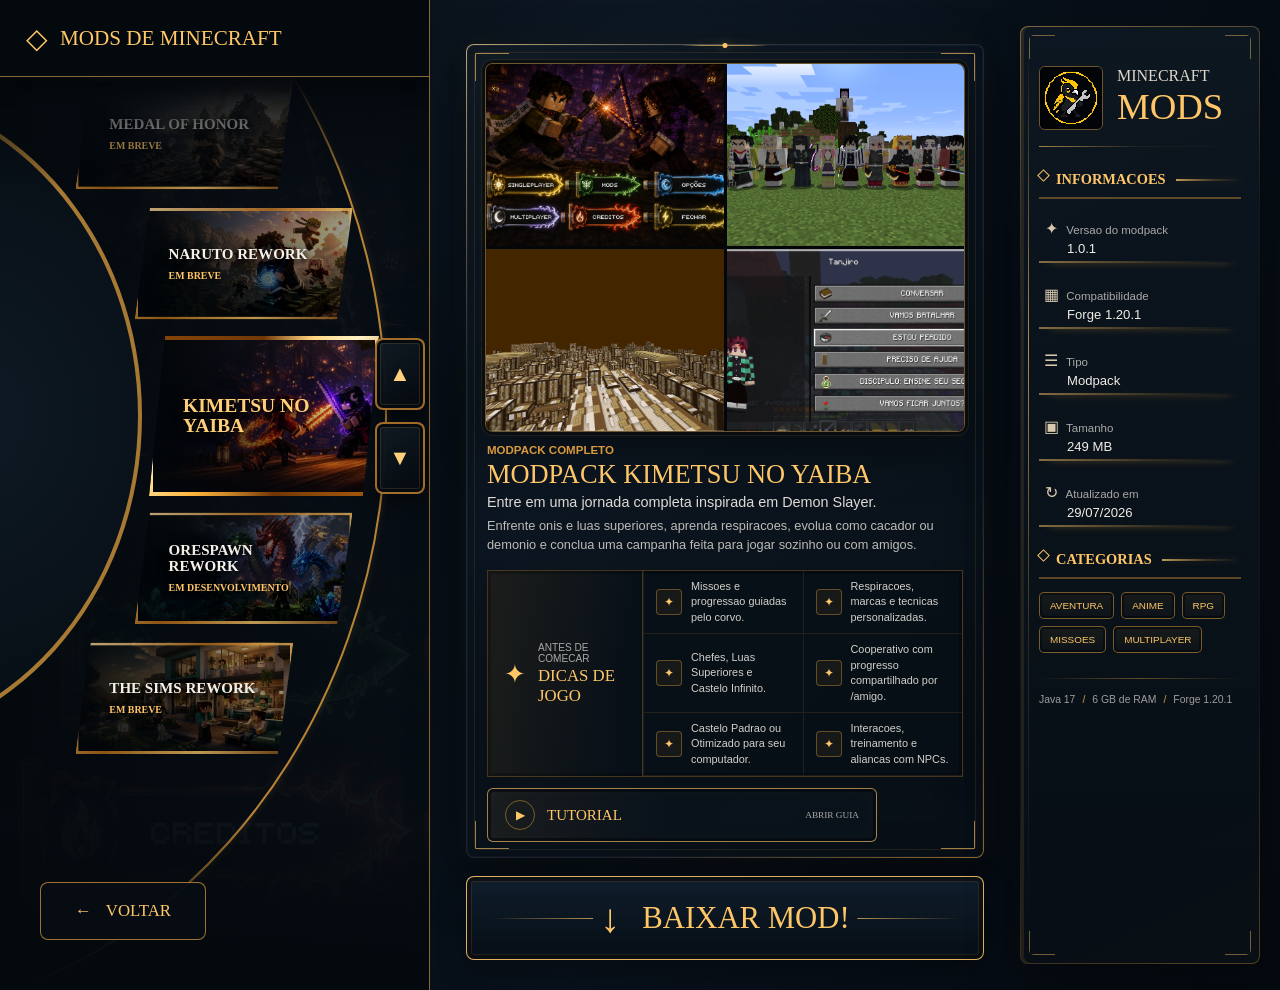
==== modpacks-java.html @ 278c9034 "Isola cards entre dois arcos" ====
<!doctype html>
<html lang="pt-BR">
  <head>
    <meta charset="UTF-8" />
    <meta name="viewport" content="width=device-width, initial-scale=1.0" />
    <meta
      name="description"
      content="Catalogo de modpacks Minecraft Java selecionados por Xexeu Dev."
    />
    <meta name="theme-color" content="#060b11" />
    <meta
      http-equiv="Content-Security-Policy"
      content="default-src 'self'; base-uri 'self'; object-src 'none'; frame-src 'none'; img-src 'self' data:; script-src 'self'; style-src 'self'; connect-src 'self'; upgrade-insecure-requests"
    />
    <title>Modpacks Java | Xexeu Dev</title>
    <link rel="icon" href="./assets/portal/brand-bird-v4-minimal.webp" />
    <link
      rel="preload"
      href="./assets/modpacks/kimetsu/kimetsu-cover.png"
      as="image"
    />
    <link
      rel="preload"
      href="./assets/modpacks/catalog/kimetsu-no-yaiba-card-v2.webp"
      as="image"
    />
    <link rel="stylesheet" href="./modpacks-java.css?v=17" />
  </head>
  <body>
    <main class="catalog">
      <aside class="wheel-panel" aria-label="Seletor de modpacks">
        <div class="wheel-rings" aria-hidden="true"></div>

        <header class="wheel-heading">
          <span class="wheel-heading__icon" aria-hidden="true">&#9671;</span>
          <h1>Mods de Minecraft</h1>
        </header>

        <div
          class="mod-wheel"
          data-mod-wheel
          role="listbox"
          aria-label="Modpacks disponiveis"
        ></div>

        <div class="wheel-controls">
          <button type="button" data-wheel-prev aria-label="Modpack anterior">
            <span aria-hidden="true">&#9650;</span>
          </button>
          <button type="button" data-wheel-next aria-label="Proximo modpack">
            <span aria-hidden="true">&#9660;</span>
          </button>
        </div>

        <a class="back-button" href="./" data-navigate>
          <span aria-hidden="true">&#8592;</span>
          <span>Voltar</span>
        </a>
      </aside>

      <section class="showcase" data-showcase aria-live="polite">
        <div class="pack-details" data-pack-details>
          <div class="pack-card">
          <div class="gallery-grid" data-gallery-grid>
            <button type="button" class="gallery-tile" data-gallery-index="0">
              <img
                src="./assets/modpacks/kimetsu/kimetsu-cover.png"
                alt="Tela inicial personalizada do modpack Kimetsu"
                data-gallery-image="0"
              />
            </button>
            <button type="button" class="gallery-tile" data-gallery-index="1">
              <img
                src="./assets/modpacks/kimetsu/kimetsu-gallery-hashiras.png"
                alt="Hashiras reunidos no mundo de Kimetsu"
                data-gallery-image="1"
              />
            </button>
            <button type="button" class="gallery-tile" data-gallery-index="2">
              <img
                src="./assets/modpacks/kimetsu/kimetsu-gallery-castle.png"
                alt="Visao ampla do Castelo Infinito"
                data-gallery-image="2"
              />
            </button>
            <button type="button" class="gallery-tile" data-gallery-index="3">
              <img
                src="./assets/modpacks/kimetsu/kimetsu-gallery-interaction.png"
                alt="Menu de interacao com Tanjiro"
                data-gallery-image="3"
              />
            </button>
          </div>

          <article class="pack-copy">
            <p class="pack-status" data-pack-status>Modpack completo</p>
            <h2 data-pack-title>Modpack Kimetsu no Yaiba</h2>
            <p class="pack-lead" data-pack-lead>
              Entre em uma jornada completa inspirada em Demon Slayer.
            </p>
            <p class="pack-description" data-pack-description>
              Enfrente onis e luas superiores, aprenda respiracoes, evolua como
              cacador ou demonio e conclua uma campanha feita para jogar sozinho
              ou com amigos.
            </p>

            <section class="pack-tips" aria-labelledby="tips-title">
              <header>
                <span aria-hidden="true">&#10022;</span>
                <div>
                  <small>Antes de comecar</small>
                  <h3 id="tips-title">Dicas de jogo</h3>
                </div>
              </header>
              <ul data-tip-list>
                <li>Use o corvo para localizar o objetivo da proxima missao.</li>
                <li>Adicione seus companheiros com <code>/amigo [nick]</code>.</li>
                <li>Escolha o Castelo Otimizado em computadores mais fracos.</li>
              </ul>
            </section>

            <button
              class="tutorial-button"
              type="button"
              data-tutorial-button
              aria-haspopup="dialog"
              aria-controls="tutorial-dialog"
            >
              <span aria-hidden="true">&#9654;</span>
              <strong>Tutorial</strong>
              <small>Abrir guia</small>
            </button>
          </article>
          </div>

          <a
            class="download-button"
            data-download-button
            href="https://github.com/Xexeu-dev/xexeu-dev/releases/download/kimetsu-java-v1.0.1/Kimetsu-no-Yaiba-Modpack-Xexeu-1.0.1.zip"
            rel="noopener"
          >
            <span aria-hidden="true">&#8595;</span>
            <strong data-download-label>Baixar mod!</strong>
          </a>
        </div>

        <div class="coming-soon" data-coming-soon hidden>
          <strong>Em breve</strong>
        </div>
      </section>

      <aside class="info-panel" aria-label="Informacoes do modpack selecionado">
        <header class="info-brand">
          <img
            src="./assets/portal/brand-bird-v4-minimal.webp"
            width="64"
            height="64"
            alt=""
          />
          <span>
            <small>Minecraft</small>
            <strong>Mods</strong>
          </span>
        </header>

        <section>
          <h2>Informacoes</h2>
          <dl class="info-list">
            <div>
              <dt><span aria-hidden="true">&#10022;</span> Versao do modpack</dt>
              <dd data-info-version>1.0.1</dd>
            </div>
            <div>
              <dt><span aria-hidden="true">&#9638;</span> Compatibilidade</dt>
              <dd data-info-compatibility>Forge 1.20.1</dd>
            </div>
            <div>
              <dt><span aria-hidden="true">&#9776;</span> Tipo</dt>
              <dd data-info-type>Modpack</dd>
            </div>
            <div>
              <dt><span aria-hidden="true">&#9635;</span> Tamanho</dt>
              <dd data-info-size>249 MB</dd>
            </div>
            <div>
              <dt><span aria-hidden="true">&#8635;</span> Atualizado em</dt>
              <dd data-info-updated>29/07/2026</dd>
            </div>
          </dl>
        </section>

        <section>
          <h2>Categorias</h2>
          <div class="tag-list" data-tag-list>
            <span>Aventura</span>
            <span>Anime</span>
            <span>RPG</span>
            <span>Missoes</span>
            <span>Multiplayer</span>
          </div>
        </section>

        <div class="requirements">
          <span>Java 17</span>
          <span>6 GB de RAM</span>
          <span>Forge 1.20.1</span>
        </div>
      </aside>
    </main>

    <dialog
      class="tutorial-dialog"
      id="tutorial-dialog"
      data-tutorial-dialog
      aria-labelledby="tutorial-title"
    >
      <div class="tutorial-dialog__frame">
        <header class="tutorial-dialog__header">
          <div>
            <small>Kimetsu no Yaiba</small>
            <h2 id="tutorial-title">Tutorial da jornada</h2>
          </div>
          <button
            type="button"
            data-tutorial-close
            aria-label="Fechar tutorial"
          >
            &#10005;
          </button>
        </header>

        <div class="tutorial-dialog__body" data-tutorial-scroll>
          <section class="tutorial-opening" aria-labelledby="tutorial-missions">
            <p>Comece por aqui</p>
            <h3 id="tutorial-missions">
              Aperte <kbd>L</kbd> e v&aacute; at&eacute; a bola de neve
            </h3>
            <span>Suas miss&otilde;es estar&atilde;o nessa aba.</span>
          </section>

          <div class="tutorial-journey">
            <section aria-labelledby="tutorial-start">
              <span>Primeiros passos</span>
              <h3 id="tutorial-start">Como iniciar a jornada?</h3>
              <p>
                Mate o primeiro dem&ocirc;nio para receber as espadas. Segure uma
                espada na m&atilde;o e sua respira&ccedil;&atilde;o surgir&aacute;.
              </p>
            </section>
            <section aria-labelledby="tutorial-trash">
              <span>Miss&atilde;o importante</span>
              <h3 id="tutorial-trash">Tirando o lixo</h3>
              <p>
                Ao matar o terceiro dem&ocirc;nio, surgir&aacute; um po&ccedil;o.
                <strong>Entre nele!</strong> No fundo existe um barril com um
                mineral raro que pode ser trocado por espadas de Hashiras com o
                ferreiro Haganezuka.
              </p>
            </section>
          </div>

          <section class="tutorial-section" aria-labelledby="controls-title">
            <header>
              <span>01</span>
              <div>
                <small>Teclas e combate</small>
                <h3 id="controls-title">Controles</h3>
              </div>
            </header>
            <dl class="tutorial-controls">
              <div><dt><kbd>R</kbd></dt><dd>Mudar a forma da respira&ccedil;&atilde;o</dd></div>
              <div><dt><kbd>M</kbd></dt><dd>Ativar a Marca do Ca&ccedil;ador</dd></div>
              <div><dt><kbd>L</kbd></dt><dd>Mostrar as miss&otilde;es</dd></div>
              <div><dt><kbd>Bot&atilde;o direito</kbd></dt><dd>Usar a forma equipada</dd></div>
              <div><dt><kbd>Bot&atilde;o esquerdo</kbd></dt><dd>Atacar com a espada</dd></div>
              <div><dt><kbd>W A S D</kbd></dt><dd>Movimentar o personagem</dd></div>
              <div><dt><kbd>F</kbd></dt><dd>Equipar a espada na m&atilde;o secund&aacute;ria</dd></div>
              <div><dt><kbd>Z</kbd></dt><dd>Usar o especial, quando liberado</dd></div>
              <div><dt><kbd>Shift + Bot&atilde;o direito</kbd></dt><dd>Interagir com Ca&ccedil;adores e Hashiras</dd></div>
              <div><dt><kbd>Espa&ccedil;o + S</kbd></dt><dd>Executar um dash para tr&aacute;s</dd></div>
            </dl>
          </section>

          <section class="tutorial-section" aria-labelledby="interactions-title">
            <header>
              <span>02</span>
              <div>
                <small>Ca&ccedil;adores e Hashiras</small>
                <h3 id="interactions-title">Intera&ccedil;&otilde;es</h3>
              </div>
            </header>
            <dl class="tutorial-interactions">
              <div>
                <dt>Conversar</dt>
                <dd>O NPC compartilha dicas ou poesias.</dd>
              </div>
              <div>
                <dt>Vamos batalhar</dt>
                <dd>
                  D&ecirc; um golpe para iniciar o PVP. O Ca&ccedil;ador n&atilde;o
                  mata voc&ecirc;, mas a batalha termina se sua vida chegar a dois
                  cora&ccedil;&otilde;es ou menos.
                </dd>
              </div>
              <div>
                <dt>Estou perdido</dt>
                <dd>Receba a localiza&ccedil;&atilde;o da pr&oacute;xima miss&atilde;o.</dd>
              </div>
              <div>
                <dt>Preciso de ajuda</dt>
                <dd>
                  O NPC passa a seguir voc&ecirc; e ataca tudo que voc&ecirc;
                  atacar.
                </dd>
              </div>
              <div>
                <dt>Disc&iacute;pulo</dt>
                <dd>Aprenda uma t&eacute;cnica especial com o NPC.</dd>
              </div>
              <div>
                <dt>Vamos ficar juntos</dt>
                <dd>Inicie um namoro com o NPC e desbloqueie o casamento depois.</dd>
              </div>
            </dl>
          </section>

          <section class="tutorial-section" aria-labelledby="extra-tips-title">
            <header>
              <span>03</span>
              <div>
                <small>Conhecimento de Ca&ccedil;ador</small>
                <h3 id="extra-tips-title">Dicas extras</h3>
              </div>
            </header>
            <ol class="tutorial-extra-tips" data-tutorial-extra-tips>
              <li>Use as respira&ccedil;&otilde;es para se movimentar e avan&ccedil;ar mais r&aacute;pido.</li>
              <li>A Mans&atilde;o Ubuiashike oferece comida e o livro com todas as habilidades ensinadas pelos Hashiras.</li>
              <li>Todo Hashira e Ca&ccedil;ador concede um b&ocirc;nus quando voc&ecirc; se sai bem no PVP.</li>
              <li>Dem&ocirc;nios queimam sob a luz do sol.</li>
              <li>Use <code>/amigo [nick]</code> para compartilhar o progresso das miss&otilde;es.</li>
              <li>Matar dem&ocirc;nios ajuda a subir de rank. Veja seu rank apertando <kbd>L</kbd> e abrindo o livro encantado.</li>
              <li>Como Oni, voc&ecirc; pode comer Ca&ccedil;adores e alde&otilde;es.</li>
              <li>A Mans&atilde;o Borboleta sempre possui bastante comida.</li>
              <li>Quanto mais r&aacute;pido voc&ecirc; clicar com o bot&atilde;o esquerdo em combate, menos dano receber&aacute; e mais dano causar&aacute;.</li>
              <li>O Mundo Transparente permite enxergar mobs atrav&eacute;s das paredes.</li>
              <li>Um dem&ocirc;nio n&atilde;o pode usar respira&ccedil;&otilde;es. Tentar fazer isso pode mat&aacute;-lo.</li>
              <li>Produzir as roupas do Hashira da sua respira&ccedil;&atilde;o permite desbloquear t&eacute;cnicas.</li>
              <li>Sempre leve uma cama antes de iniciar uma miss&atilde;o.</li>
              <li>Use o Castelo Padr&atilde;o apenas em computadores muito bons, pois ele &eacute; infinito e pesado.</li>
              <li>Guarde o Sangue do Muzan. Tamayo precisar&aacute; dele para ajudar voc&ecirc;.</li>
              <li>Use o bot&atilde;o direito no corvo para ir at&eacute; a pr&oacute;xima miss&atilde;o.</li>
              <li>Depois de certo n&iacute;vel, voc&ecirc; deixa de receber dano de queda.</li>
            </ol>
          </section>
        </div>
      </div>
    </dialog>

    <dialog class="image-dialog" data-image-dialog>
      <button type="button" data-dialog-close aria-label="Fechar imagem">&#10005;</button>
      <img data-dialog-image src="" alt="" />
    </dialog>

    <script src="./modpacks-java.js?v=15"></script>
  </body>
</html>
---- modpacks-java.css ----
:root {
  color-scheme: dark;
  --background: #050a10;
  --panel: #0a121b;
  --panel-light: #101a25;
  --gold: #d99a3c;
  --gold-bright: #ffc668;
  --gold-soft: rgba(217, 154, 60, 0.34);
  --gold-line: rgba(255, 198, 104, 0.62);
  --text: #f1eee8;
  --muted: #aaa9a7;
  --line: rgba(255, 255, 255, 0.13);
}

* {
  box-sizing: border-box;
}

html,
body {
  min-width: 320px;
  min-height: 100%;
}

body {
  margin: 0;
  overflow-x: hidden;
  color: var(--text);
  background:
    radial-gradient(circle at 50% 10%, rgba(31, 52, 72, 0.28), transparent 36%),
    linear-gradient(110deg, #060b11, #08101a 56%, #050a10);
  font-family: "Segoe UI", Arial, sans-serif;
  opacity: 1;
  transition: opacity 180ms ease;
}

body.is-leaving {
  opacity: 0;
}

button,
a {
  color: inherit;
  font: inherit;
}

button {
  border: 0;
}

.catalog {
  display: grid;
  width: 100%;
  min-height: 100vh;
  grid-template-columns: clamp(430px, 26vw, 475px) minmax(580px, 1fr) clamp(260px, 18vw, 320px);
  overflow: hidden;
}

.wheel-panel {
  position: relative;
  min-height: 900px;
  overflow: hidden;
  border-right: 1px solid rgba(217, 154, 60, 0.66);
  background:
    linear-gradient(90deg, rgba(4, 9, 14, 0.98), rgba(7, 14, 21, 0.96)),
    url("./assets/modpacks/kimetsu/kimetsu-cover.png") center / cover;
}

.wheel-rings {
  position: absolute;
  z-index: 4;
  top: 42%;
  right: 42px;
  left: auto;
  width: 1080px;
  height: 1080px;
  border: 2px solid rgba(217, 154, 60, 0.84);
  border-radius: 50%;
  transform: translateY(-50%) scaleY(1.12);
  box-shadow:
    0 0 0 7px rgba(5, 10, 16, 0.94),
    0 0 0 8px rgba(217, 154, 60, 0.58);
  pointer-events: none;
}

.wheel-rings::before,
.wheel-rings::after {
  position: absolute;
  border: 1px solid rgba(217, 154, 60, 0.36);
  border-radius: 50%;
  content: "";
}

.wheel-rings::before {
  inset: 12px;
}

.wheel-rings::after {
  inset: -12px;
}

.wheel-heading {
  position: relative;
  z-index: 5;
  display: flex;
  height: 78px;
  padding: 0 26px;
  gap: 12px;
  align-items: center;
  border-bottom: 1px solid transparent;
  background: #04090e;
  box-shadow:
    inset 0 -1px rgba(255, 198, 104, 0.52),
    0 7px 20px rgba(0, 0, 0, 0.42);
}

.wheel-heading__icon {
  color: var(--gold-bright);
  font-size: 1.75rem;
}

.wheel-heading h1 {
  margin: 0;
  color: var(--gold-bright);
  font: 500 clamp(1.25rem, 1.65vw, 1.75rem) Georgia, "Times New Roman", serif;
  text-transform: uppercase;
}

.mod-wheel {
  position: absolute;
  z-index: 3;
  top: 42%;
  right: 42px;
  left: auto;
  width: 1080px;
  height: 1080px;
  margin-top: -540px;
  border-radius: 50%;
  pointer-events: none;
}

.wheel-track {
  position: absolute;
  inset: 0;
  overflow: hidden;
  border-radius: 50%;
  transform: scaleY(1.12) rotate(var(--wheel-rotation, 0deg));
  transition: transform 620ms cubic-bezier(0.22, 0.8, 0.18, 1);
}

.wheel-track::after {
  position: absolute;
  z-index: 3;
  inset: 205px;
  border: 1px solid rgba(217, 154, 60, 0.55);
  border-radius: 50%;
  background:
    radial-gradient(circle at 70% 50%, rgba(15, 27, 38, 0.98), rgba(5, 11, 17, 0.99) 68%),
    #050b11;
  box-shadow:
    0 0 0 6px rgba(5, 10, 16, 0.94),
    0 0 0 7px rgba(217, 154, 60, 0.4),
    0 0 18px rgba(0, 0, 0, 0.68);
  content: "";
  pointer-events: none;
}

.wheel-card {
  position: absolute;
  z-index: 1;
  top: 50%;
  left: 50%;
  display: grid;
  width: 350px;
  height: 132px;
  margin: -66px 0 0 -175px;
  padding: 0;
  overflow: hidden;
  border: 0;
  border-radius: 7px;
  background: #0a121b;
  box-shadow:
    0 16px 32px rgba(0, 0, 0, 0.56),
    0 0 0 1px rgba(217, 154, 60, 0.34);
  cursor: pointer;
  pointer-events: auto;
  text-align: left;
  transform:
    rotate(var(--card-angle))
    translateX(450px)
    rotate(calc(var(--wheel-counter-rotation, 0deg) - var(--card-angle)));
  transform-origin: center;
  transition:
    top 420ms cubic-bezier(0.2, 0.8, 0.2, 1),
    width 420ms cubic-bezier(0.2, 0.8, 0.2, 1),
    height 420ms cubic-bezier(0.2, 0.8, 0.2, 1),
    margin 420ms cubic-bezier(0.2, 0.8, 0.2, 1),
    transform 620ms cubic-bezier(0.22, 0.8, 0.18, 1),
    opacity 260ms ease,
    box-shadow 220ms ease,
    filter 180ms ease;
}

.wheel-card::before {
  position: absolute;
  z-index: 3;
  inset: 5px;
  border: 1px solid rgba(243, 192, 103, 0.56);
  border-radius: 4px;
  background:
    linear-gradient(90deg, var(--gold-bright), var(--gold-bright)) left top / 28px 2px no-repeat,
    linear-gradient(90deg, var(--gold-bright), var(--gold-bright)) right top / 28px 2px no-repeat,
    linear-gradient(90deg, var(--gold-bright), var(--gold-bright)) left bottom / 28px 2px no-repeat,
    linear-gradient(90deg, var(--gold-bright), var(--gold-bright)) right bottom / 28px 2px no-repeat,
    linear-gradient(var(--gold-bright), var(--gold-bright)) left top / 2px 22px no-repeat,
    linear-gradient(var(--gold-bright), var(--gold-bright)) right top / 2px 22px no-repeat,
    linear-gradient(var(--gold-bright), var(--gold-bright)) left bottom / 2px 22px no-repeat,
    linear-gradient(var(--gold-bright), var(--gold-bright)) right bottom / 2px 22px no-repeat;
  box-shadow:
    inset 0 0 0 1px rgba(3, 7, 11, 0.72),
    inset 0 0 22px rgba(0, 0, 0, 0.36);
  content: "";
  opacity: 0.86;
  pointer-events: none;
  transition:
    border-color 180ms ease,
    box-shadow 220ms ease,
    opacity 180ms ease;
}

.wheel-card img,
.wheel-card::after {
  position: absolute;
  inset: 0;
  width: 100%;
  height: 100%;
}

.wheel-card img {
  object-fit: cover;
  filter: saturate(0.62) brightness(0.58) contrast(1.06);
  transform: scale(1.02);
  transition: filter 220ms ease, transform 360ms ease;
}

.wheel-card::after {
  z-index: 1;
  background:
    linear-gradient(90deg, rgba(3, 7, 11, 0.9), rgba(3, 7, 11, 0.22) 68%, rgba(3, 7, 11, 0.38)),
    linear-gradient(180deg, rgba(255, 198, 104, 0.1), transparent 35%, rgba(0, 0, 0, 0.24));
  content: "";
  pointer-events: none;
}

.wheel-card__copy {
  position: relative;
  z-index: 2;
  display: flex;
  position: relative;
  width: 205px;
  height: 100%;
  margin-left: 62px;
  padding: 15px 14px 15px 18px;
  justify-content: center;
  flex-direction: column;
}

.wheel-card__copy::before {
  position: absolute;
  top: 20%;
  bottom: 20%;
  left: 7px;
  width: 2px;
  background: linear-gradient(180deg, transparent, var(--gold-bright), transparent);
  box-shadow: 0 0 8px rgba(255, 198, 104, 0.52);
  content: "";
}

.wheel-card__copy strong,
.wheel-card__copy small {
  display: block;
  font-family: Georgia, "Times New Roman", serif;
  text-shadow: 0 2px 5px #000;
}

.wheel-card__copy strong {
  font-size: 1.1rem;
  line-height: 1.08;
  overflow-wrap: anywhere;
  text-transform: uppercase;
}

.wheel-card.has-long-title .wheel-card__copy strong {
  font-size: 0.9rem;
}

.wheel-card__copy small {
  margin-top: 4px;
  color: var(--gold-bright);
  font-size: 0.73rem;
  text-transform: uppercase;
}

.wheel-card.is-placeholder {
  border-color: rgba(217, 154, 60, 0.42);
  background:
    linear-gradient(110deg, rgba(28, 42, 54, 0.9), rgba(8, 15, 22, 0.98)),
    #0b131c;
}

.wheel-card.is-placeholder::before {
  position: absolute;
  inset: 8px;
  border: 1px solid rgba(217, 154, 60, 0.12);
  content: "";
}

.wheel-card.is-placeholder::after {
  background:
    linear-gradient(110deg, transparent 35%, rgba(217, 154, 60, 0.06), transparent 62%),
    repeating-linear-gradient(135deg, rgba(255, 255, 255, 0.018) 0 2px, transparent 2px 8px);
}

.wheel-card.is-active {
  width: 350px;
  height: 200px;
  margin: -100px 0 0 -175px;
  box-shadow:
    0 0 0 2px rgba(255, 198, 104, 0.82),
    0 0 0 7px rgba(217, 154, 60, 0.14),
    0 0 36px rgba(255, 174, 60, 0.56),
    0 22px 42px rgba(0, 0, 0, 0.7);
}

.wheel-card.is-active img {
  filter: saturate(1.05) brightness(0.9) contrast(1.04);
  transform: scale(1.08);
}

.wheel-card.is-active::before {
  border-color: rgba(255, 220, 152, 0.96);
  box-shadow:
    inset 0 0 0 1px rgba(65, 37, 8, 0.72),
    inset 0 0 28px rgba(255, 174, 60, 0.12),
    0 0 13px rgba(255, 198, 104, 0.6);
  opacity: 1;
  animation: wheel-frame-pulse 1.8s ease-in-out infinite;
}

.wheel-card.is-active .wheel-card__copy {
  justify-content: flex-end;
  padding: 22px 10px;
}

.wheel-card.is-active .wheel-card__copy strong {
  color: var(--gold-bright);
  font-size: 1.38rem;
  line-height: 1.04;
}

.wheel-card.is-active.has-long-title .wheel-card__copy strong {
  font-size: 1.06rem;
}

.wheel-card:not(.is-active):hover,
.wheel-card:not(.is-active):focus-visible {
  outline: 0;
  box-shadow:
    0 16px 32px rgba(0, 0, 0, 0.56),
    0 0 0 1px rgba(255, 198, 104, 0.76),
    0 0 18px rgba(217, 154, 60, 0.24);
}

.wheel-card:not(.is-active):hover::before,
.wheel-card:not(.is-active):focus-visible::before {
  border-color: rgba(255, 198, 104, 0.82);
  opacity: 1;
}

.wheel-card:not(.is-active):hover img {
  filter: saturate(0.9) brightness(0.74) contrast(1.04);
  transform: scale(1.065);
}

@keyframes wheel-frame-pulse {
  0%,
  100% {
    filter: brightness(1);
  }

  50% {
    filter: brightness(1.22);
  }
}

.wheel-card[data-hidden="true"] {
  opacity: 0;
  pointer-events: none;
}

.wheel-controls {
  position: absolute;
  z-index: 6;
  top: calc(42% + 102px);
  right: 8px;
  display: grid;
  gap: 9px;
}

.wheel-controls button {
  display: grid;
  width: 46px;
  height: 70px;
  place-items: center;
  border: 1px solid rgba(217, 154, 60, 0.72);
  border-radius: 8px;
  color: var(--gold-bright);
  background: rgba(5, 11, 17, 0.94);
  cursor: pointer;
  transition: background 160ms ease, border-color 160ms ease;
}

.wheel-controls button:hover,
.wheel-controls button:focus-visible {
  border-color: var(--gold-bright);
  outline: 0;
  background: rgba(217, 154, 60, 0.14);
}

.back-button {
  position: absolute;
  z-index: 7;
  left: 40px;
  bottom: 50px;
  display: inline-flex;
  min-width: 166px;
  min-height: 58px;
  padding: 0 20px;
  gap: 14px;
  align-items: center;
  justify-content: center;
  border: 1px solid rgba(217, 154, 60, 0.72);
  border-radius: 8px;
  color: var(--gold-bright);
  background: rgba(7, 13, 20, 0.94);
  font: 500 1.05rem Georgia, serif;
  text-decoration: none;
  text-transform: uppercase;
}

.back-button:hover,
.back-button:focus-visible {
  outline: 0;
  background: rgba(217, 154, 60, 0.12);
}

/* Curved selector: the cards stay horizontal while their centers follow the wheel. */
@property --neon-angle {
  syntax: "<angle>";
  initial-value: 0deg;
  inherits: false;
}

.wheel-panel::after {
  position: absolute;
  z-index: 4;
  inset: 72px 0 0;
  background: linear-gradient(
    180deg,
    #04090e 0,
    rgba(4, 9, 14, 0.92) 2%,
    transparent 13%,
    transparent 81%,
    rgba(4, 9, 14, 0.94) 94%,
    #04090e 100%
  );
  content: "";
  pointer-events: none;
}

.wheel-rings {
  z-index: 2;
  border-width: 2px;
  box-shadow: 0 0 9px rgba(217, 154, 60, 0.13);
}

.wheel-rings::before,
.wheel-rings::after {
  display: none;
}

.wheel-track::after {
  inset: 245px;
  border: 4px solid rgba(217, 154, 60, 0.76);
  box-shadow: none;
}

.wheel-heading {
  z-index: 8;
}

.wheel-heading h1,
.wheel-card__copy strong,
.wheel-card__copy small,
.back-button {
  font-family: Constantia, Georgia, "Times New Roman", serif;
  letter-spacing: 0;
}

.wheel-card {
  width: 218px;
  height: 112px;
  margin: -56px 0 0 -109px;
  overflow: hidden;
  border-radius: 0;
  clip-path: polygon(7% 0, 100% 0, 93% 100%, 0 100%);
  background: #08111a;
  box-shadow: inset 0 0 0 2px rgba(3, 7, 11, 0.82);
  filter: drop-shadow(0 12px 16px rgba(0, 0, 0, 0.5));
  transform:
    rotate(var(--card-angle))
    translateX(417px)
    rotate(calc(var(--wheel-counter-rotation, 0deg) - var(--card-angle)))
    scaleY(0.893);
  transition:
    width 420ms cubic-bezier(0.2, 0.8, 0.2, 1),
    height 420ms cubic-bezier(0.2, 0.8, 0.2, 1),
    margin 420ms cubic-bezier(0.2, 0.8, 0.2, 1),
    transform 620ms cubic-bezier(0.22, 0.8, 0.18, 1),
    opacity 220ms ease,
    filter 220ms ease;
}

.wheel-card::before {
  z-index: 5;
  inset: 0;
  padding: 3px;
  border: 0;
  border-radius: 0;
  clip-path: polygon(7% 0, 100% 0, 93% 100%, 0 100%);
  background: linear-gradient(135deg, #ffe3a6, #b96e18 42%, #f7c66c 70%, #7a4714);
  box-shadow: none;
  opacity: 0.76;
  -webkit-mask:
    linear-gradient(#000 0 0) content-box,
    linear-gradient(#000 0 0);
  -webkit-mask-composite: xor;
  mask-composite: exclude;
}

.wheel-card::after {
  z-index: 1;
  background:
    linear-gradient(90deg, rgba(2, 6, 10, 0.94), rgba(2, 6, 10, 0.48) 44%, rgba(2, 6, 10, 0.08) 78%),
    linear-gradient(180deg, rgba(255, 198, 104, 0.08), transparent 42%, rgba(0, 0, 0, 0.36));
}

.wheel-card img {
  filter: saturate(0.7) brightness(0.62) contrast(1.08);
  transform: scale(1.01);
}

.wheel-card__copy,
.wheel-card.is-active .wheel-card__copy {
  width: 170px;
  margin-left: 24px;
  padding: 14px 10px;
  justify-content: center;
}

.wheel-card__copy::before {
  display: none;
}

.wheel-card__copy strong {
  max-width: 158px;
  color: #f6f1e8;
  font-size: 0.94rem;
  line-height: 1.04;
  text-shadow: 0 2px 7px #000, 0 0 12px rgba(0, 0, 0, 0.7);
}

.wheel-card.has-long-title .wheel-card__copy strong {
  font-size: 0.78rem;
}

.wheel-card__copy small {
  margin-top: 7px;
  color: #ffc568;
  font-size: 0.62rem;
  font-weight: 700;
}

.wheel-card__copy small:empty {
  display: none;
}

.wheel-card.is-active {
  z-index: 3;
  width: 230px;
  height: 160px;
  margin: -80px 0 0 -115px;
  box-shadow: inset 0 0 0 2px rgba(255, 220, 152, 0.32);
  filter:
    drop-shadow(0 0 5px rgba(255, 184, 70, 0.9))
    drop-shadow(0 0 17px rgba(255, 145, 30, 0.58))
    drop-shadow(0 20px 24px rgba(0, 0, 0, 0.66));
}

.wheel-card.is-active::before {
  padding: 4px;
  border: 0;
  background: conic-gradient(
    from var(--neon-angle),
    #713806,
    #ffd47d 9%,
    #fff3c6 14%,
    #d07812 23%,
    #6f3404 48%,
    #ffb53e 62%,
    #fff2ba 69%,
    #8c4809 78%,
    #713806
  );
  box-shadow: none;
  opacity: 1;
  animation: selected-neon-flow 2.4s linear infinite;
}

.wheel-card.is-active img {
  filter: saturate(1.08) brightness(0.9) contrast(1.05);
  transform: scale(1.055);
}

.wheel-card.is-active .wheel-card__copy strong {
  max-width: 165px;
  color: #ffd079;
  font-size: 1.22rem;
  line-height: 1.02;
  text-shadow: 0 3px 8px #000, 0 0 16px rgba(255, 166, 40, 0.18);
}

.wheel-card.is-active.has-long-title .wheel-card__copy strong {
  font-size: 0.96rem;
}

.wheel-card:not(.is-active):hover,
.wheel-card:not(.is-active):focus-visible {
  filter:
    drop-shadow(0 0 4px rgba(255, 198, 104, 0.46))
    drop-shadow(0 15px 18px rgba(0, 0, 0, 0.55));
}

.wheel-card[data-hidden="true"] {
  visibility: hidden;
}

.wheel-card[data-slot="-2"],
.wheel-card[data-slot="-1"] {
  top: calc(50% - 7px);
}

.wheel-card[data-slot="1"],
.wheel-card[data-slot="2"] {
  top: calc(50% + 7px);
}

.wheel-controls {
  z-index: 7;
  top: calc(42% - 78px);
  right: 4px;
  gap: 12px;
}

.wheel-controls button {
  position: relative;
  width: 50px;
  height: 72px;
  border: 2px solid rgba(222, 145, 48, 0.72);
  border-radius: 8px;
  color: #ffd17b;
  background: linear-gradient(145deg, rgba(17, 27, 36, 0.98), rgba(4, 9, 14, 0.98));
  box-shadow:
    inset 0 0 0 3px #050a10,
    inset 0 0 0 4px rgba(255, 198, 104, 0.13),
    0 8px 18px rgba(0, 0, 0, 0.46);
  font-size: 1.35rem;
}

.wheel-controls button:hover,
.wheel-controls button:focus-visible {
  background: linear-gradient(145deg, rgba(52, 38, 19, 0.98), rgba(8, 13, 18, 0.98));
  box-shadow:
    inset 0 0 0 3px #050a10,
    inset 0 0 0 4px rgba(255, 198, 104, 0.28),
    0 0 16px rgba(255, 176, 55, 0.34);
  transform: translateY(-1px);
}

@keyframes selected-neon-flow {
  to {
    --neon-angle: 360deg;
  }
}

.showcase {
  position: relative;
  display: flex;
  min-width: 0;
  min-height: 900px;
  padding: 44px 36px 30px;
  flex-direction: column;
}

.pack-details {
  display: flex;
  min-height: calc(100vh - 74px);
  flex-direction: column;
}

.pack-card {
  position: relative;
  padding: 18px 18px 15px;
  border: 1px solid transparent;
  border-radius: 8px;
  background:
    linear-gradient(145deg, rgba(16, 28, 40, 0.98), rgba(7, 14, 22, 0.99)) padding-box,
    linear-gradient(135deg, rgba(255, 220, 150, 0.74), rgba(99, 115, 127, 0.28) 24%, rgba(99, 115, 127, 0.2) 72%, rgba(217, 154, 60, 0.66)) border-box;
  box-shadow:
    inset 0 0 0 1px rgba(255, 255, 255, 0.035),
    inset 0 0 34px rgba(7, 13, 20, 0.45),
    0 24px 58px rgba(0, 0, 0, 0.4),
    0 0 22px rgba(217, 154, 60, 0.06);
}

.pack-card::before {
  position: absolute;
  inset: 7px;
  border: 1px solid rgba(217, 154, 60, 0.12);
  border-radius: 5px;
  background:
    linear-gradient(var(--gold-line), var(--gold-line)) left top / 34px 1px no-repeat,
    linear-gradient(var(--gold-line), var(--gold-line)) right top / 34px 1px no-repeat,
    linear-gradient(var(--gold-line), var(--gold-line)) left bottom / 34px 1px no-repeat,
    linear-gradient(var(--gold-line), var(--gold-line)) right bottom / 34px 1px no-repeat,
    linear-gradient(var(--gold-line), var(--gold-line)) left top / 1px 28px no-repeat,
    linear-gradient(var(--gold-line), var(--gold-line)) right top / 1px 28px no-repeat,
    linear-gradient(var(--gold-line), var(--gold-line)) left bottom / 1px 28px no-repeat,
    linear-gradient(var(--gold-line), var(--gold-line)) right bottom / 1px 28px no-repeat;
  content: "";
  pointer-events: none;
}

.pack-card::after {
  position: absolute;
  top: -3px;
  left: 50%;
  width: 86px;
  height: 7px;
  background:
    radial-gradient(circle, var(--gold-bright) 0 2px, transparent 3px),
    linear-gradient(90deg, transparent, var(--gold-line) 22%, var(--gold-line) 78%, transparent) center / 100% 1px no-repeat;
  content: "";
  filter: drop-shadow(0 0 5px rgba(255, 198, 104, 0.42));
  pointer-events: none;
  transform: translateX(-50%);
}

.pack-details[hidden],
.coming-soon[hidden] {
  display: none;
}

.gallery-grid {
  display: grid;
  height: clamp(330px, 41vh, 435px);
  min-height: 330px;
  grid-template-columns: 1fr 1fr;
  grid-template-rows: 1fr 1fr;
  gap: 3px;
  overflow: hidden;
  border: 1px solid rgba(255, 198, 104, 0.42);
  border-radius: 8px;
  background: #03070a;
  box-shadow:
    0 0 0 3px rgba(4, 9, 14, 0.78),
    0 0 0 4px rgba(217, 154, 60, 0.1),
    0 22px 45px rgba(0, 0, 0, 0.38);
}

.gallery-tile {
  position: relative;
  min-width: 0;
  min-height: 0;
  padding: 0;
  overflow: hidden;
  background: #0b1118;
  box-shadow: inset 0 0 0 1px rgba(255, 198, 104, 0.08);
  cursor: zoom-in;
}

.gallery-tile img {
  display: block;
  width: 100%;
  height: 100%;
  object-fit: cover;
  transition: filter 180ms ease, transform 260ms ease;
}

.gallery-tile img[hidden] {
  display: none;
}

.gallery-tile:nth-child(2) img,
.gallery-tile:nth-child(3) img {
  object-position: center 36%;
}

.gallery-tile:hover img,
.gallery-tile:focus-visible img {
  filter: brightness(1.12);
  transform: scale(1.02);
}

.gallery-tile:focus-visible {
  outline: 2px solid var(--gold-bright);
  outline-offset: -2px;
}

.pack-copy {
  padding: 12px 2px 0;
}

.pack-status,
.pack-copy h2,
.pack-lead,
.pack-description {
  margin: 0;
}

.pack-status {
  color: var(--gold);
  font-size: 0.72rem;
  font-weight: 700;
  text-transform: uppercase;
}

.pack-copy h2 {
  margin-top: 3px;
  color: var(--gold-bright);
  font: 500 clamp(1.65rem, 2vw, 2.25rem) Georgia, "Times New Roman", serif;
  text-transform: uppercase;
}

.pack-lead {
  margin-top: 4px;
  color: #dedbd5;
  font-size: 0.9rem;
}

.pack-description {
  max-width: 950px;
  margin-top: 7px;
  color: #bdbbb7;
  font-size: 0.8rem;
  line-height: 1.48;
}

.pack-tips {
  position: relative;
  display: grid;
  margin-top: 15px;
  grid-template-columns: minmax(155px, 0.3fr) 1fr;
  border: 1px solid rgba(217, 154, 60, 0.28);
  background:
    linear-gradient(110deg, rgba(217, 154, 60, 0.045), transparent 30%),
    rgba(7, 15, 23, 0.78);
  box-shadow:
    inset 0 0 0 3px rgba(2, 7, 11, 0.5),
    0 8px 20px rgba(0, 0, 0, 0.16);
}

.pack-tips header {
  display: flex;
  min-height: 80px;
  padding: 14px 16px;
  gap: 12px;
  align-items: center;
  border-right: 1px solid rgba(217, 154, 60, 0.24);
  background: linear-gradient(90deg, rgba(217, 154, 60, 0.06), transparent);
}

.pack-tips header > span {
  color: var(--gold-bright);
  font-size: 1.65rem;
}

.pack-tips small,
.pack-tips h3 {
  display: block;
  margin: 0;
}

.pack-tips small {
  color: var(--muted);
  font-size: 0.63rem;
  text-transform: uppercase;
}

.pack-tips h3 {
  margin-top: 2px;
  color: var(--gold-bright);
  font: 500 1.05rem Georgia, serif;
  text-transform: uppercase;
}

.pack-tips ul {
  display: grid;
  margin: 0;
  padding: 0;
  grid-template-columns: repeat(2, minmax(0, 1fr));
  gap: 0;
  align-content: center;
}

.pack-tips li {
  display: flex;
  min-height: 40px;
  padding: 8px 12px;
  gap: 9px;
  align-items: center;
  border-bottom: 1px solid rgba(217, 154, 60, 0.12);
  border-left: 1px solid rgba(217, 154, 60, 0.12);
  color: #d3d0ca;
  font-size: 0.68rem;
  line-height: 1.42;
  list-style: none;
}

.pack-tips li::before {
  display: grid;
  width: 24px;
  height: 24px;
  flex: 0 0 24px;
  place-items: center;
  border: 1px solid rgba(217, 154, 60, 0.4);
  border-radius: 4px;
  color: var(--gold-bright);
  background: rgba(217, 154, 60, 0.08);
  content: "\2726";
  font-size: 0.72rem;
}

.pack-tips code {
  color: var(--gold-bright);
  font-size: 0.68rem;
}

.tutorial-button {
  position: relative;
  display: flex;
  width: min(100%, 390px);
  min-height: 54px;
  margin-top: 11px;
  padding: 0 17px;
  gap: 12px;
  align-items: center;
  border: 1px solid rgba(255, 198, 104, 0.62);
  border-radius: 6px;
  color: var(--gold-bright);
  background:
    linear-gradient(90deg, rgba(217, 154, 60, 0.08), transparent 45%),
    rgba(10, 19, 28, 0.9);
  box-shadow:
    inset 0 0 0 3px rgba(3, 8, 13, 0.62),
    inset 0 0 18px rgba(217, 154, 60, 0.04);
  cursor: pointer;
  font-family: Georgia, "Times New Roman", serif;
  text-transform: uppercase;
  transition:
    border-color 180ms ease,
    background 180ms ease,
    transform 180ms ease;
}

.tutorial-button > span {
  display: grid;
  width: 30px;
  height: 30px;
  place-items: center;
  border: 1px solid rgba(217, 154, 60, 0.52);
  border-radius: 50%;
  font-size: 0.72rem;
}

.tutorial-button strong {
  font-size: 0.94rem;
  font-weight: 500;
}

.tutorial-button small {
  margin-left: auto;
  color: var(--muted);
  font-size: 0.58rem;
}

.tutorial-button:hover,
.tutorial-button:focus-visible {
  border-color: var(--gold-bright);
  outline: 0;
  background: rgba(217, 154, 60, 0.12);
  transform: translateY(-1px);
}

.tutorial-button:active {
  transform: translateY(0);
}

.tutorial-dialog {
  width: min(1120px, calc(100% - 40px));
  max-width: 1120px;
  height: min(860px, calc(100vh - 32px));
  height: min(860px, calc(100dvh - 32px));
  max-height: calc(100vh - 32px);
  max-height: calc(100dvh - 32px);
  margin: auto;
  padding: 0;
  overflow: hidden;
  border: 1px solid rgba(217, 154, 60, 0.82);
  border-radius: 8px;
  color: var(--text);
  background: #080f17;
  box-shadow:
    0 28px 90px rgba(0, 0, 0, 0.8),
    0 0 34px rgba(217, 154, 60, 0.16);
}

.tutorial-dialog[open] {
  display: block;
  animation: tutorial-enter 220ms ease-out;
}

.tutorial-dialog::backdrop {
  background: rgba(1, 4, 7, 0.88);
  backdrop-filter: blur(5px);
}

.tutorial-dialog__frame {
  display: flex;
  height: 100%;
  min-height: 0;
  flex-direction: column;
}

.tutorial-dialog__header {
  position: relative;
  z-index: 2;
  display: flex;
  min-height: 82px;
  padding: 16px 20px 16px 26px;
  gap: 20px;
  align-items: center;
  justify-content: space-between;
  border-bottom: 1px solid rgba(217, 154, 60, 0.48);
  background: #0b151f;
  box-shadow: 0 12px 28px rgba(0, 0, 0, 0.32);
}

.tutorial-dialog__header small,
.tutorial-dialog__header h2 {
  display: block;
  margin: 0;
}

.tutorial-dialog__header small {
  color: var(--gold);
  font-size: 0.65rem;
  font-weight: 700;
  text-transform: uppercase;
}

.tutorial-dialog__header h2 {
  margin-top: 3px;
  color: var(--gold-bright);
  font: 500 1.85rem Georgia, "Times New Roman", serif;
  text-transform: uppercase;
}

.tutorial-dialog__header button {
  display: grid;
  width: 42px;
  height: 42px;
  flex: 0 0 auto;
  place-items: center;
  border: 1px solid rgba(217, 154, 60, 0.58);
  border-radius: 4px;
  color: var(--gold-bright);
  background: #111d28;
  cursor: pointer;
  transition:
    border-color 160ms ease,
    background 160ms ease;
}

.tutorial-dialog__header button:hover,
.tutorial-dialog__header button:focus-visible {
  border-color: var(--gold-bright);
  outline: 0;
  background: rgba(217, 154, 60, 0.14);
}

.tutorial-dialog__body {
  min-height: 0;
  padding: 26px;
  overflow-y: auto;
  scrollbar-color: var(--gold) #0a121b;
  scrollbar-width: thin;
}

.tutorial-dialog__body::-webkit-scrollbar {
  width: 9px;
}

.tutorial-dialog__body::-webkit-scrollbar-track {
  background: #0a121b;
}

.tutorial-dialog__body::-webkit-scrollbar-thumb {
  border: 2px solid #0a121b;
  border-radius: 6px;
  background: var(--gold);
}

@keyframes tutorial-enter {
  from {
    opacity: 0;
    transform: translateY(12px) scale(0.985);
  }

  to {
    opacity: 1;
    transform: translateY(0) scale(1);
  }
}

.tutorial-opening {
  padding: 24px 26px;
  border-left: 4px solid var(--gold-bright);
  background:
    linear-gradient(90deg, rgba(217, 154, 60, 0.13), transparent 72%),
    #0c1721;
}

.tutorial-opening p,
.tutorial-opening h3,
.tutorial-opening span {
  display: block;
  margin: 0;
}

.tutorial-opening p,
.tutorial-journey > section > span {
  color: var(--gold);
  font-size: 0.64rem;
  font-weight: 700;
  text-transform: uppercase;
}

.tutorial-opening h3 {
  margin-top: 6px;
  color: #fff2d8;
  font: 500 1.55rem Georgia, "Times New Roman", serif;
  text-transform: uppercase;
}

.tutorial-opening > span {
  margin-top: 7px;
  color: #c9c7c2;
  font-size: 0.84rem;
}

.tutorial-dialog kbd {
  display: inline-flex;
  min-height: 26px;
  padding: 3px 9px;
  align-items: center;
  justify-content: center;
  border: 1px solid rgba(255, 198, 104, 0.65);
  border-bottom-width: 3px;
  border-radius: 4px;
  color: #fff2d8;
  background: #111e29;
  box-shadow: inset 0 0 0 1px rgba(255, 255, 255, 0.04);
  font: 700 0.72rem "Segoe UI", Arial, sans-serif;
  letter-spacing: 0;
  text-transform: uppercase;
}

.tutorial-journey {
  display: grid;
  margin-top: 18px;
  grid-template-columns: 1fr 1fr;
  border: 1px solid var(--line);
}

.tutorial-journey > section {
  min-width: 0;
  padding: 20px 22px;
  background: rgba(10, 19, 28, 0.72);
}

.tutorial-journey > section + section {
  border-left: 1px solid var(--line);
}

.tutorial-journey h3,
.tutorial-journey p {
  margin: 0;
}

.tutorial-journey h3 {
  margin-top: 4px;
  color: var(--gold-bright);
  font: 500 1.2rem Georgia, "Times New Roman", serif;
  text-transform: uppercase;
}

.tutorial-journey p {
  margin-top: 8px;
  color: #cfcdc8;
  font-size: 0.8rem;
  line-height: 1.58;
}

.tutorial-journey strong {
  color: #fff1d1;
  text-transform: uppercase;
}

.tutorial-section {
  margin-top: 24px;
  border-top: 1px solid rgba(217, 154, 60, 0.55);
}

.tutorial-section > header {
  display: flex;
  min-height: 72px;
  gap: 14px;
  align-items: center;
}

.tutorial-section > header > span {
  display: grid;
  width: 44px;
  height: 44px;
  flex: 0 0 auto;
  place-items: center;
  border: 1px solid rgba(217, 154, 60, 0.62);
  color: var(--gold-bright);
  background: #0e1a25;
  font: 500 0.88rem Georgia, serif;
}

.tutorial-section > header small,
.tutorial-section > header h3 {
  display: block;
  margin: 0;
}

.tutorial-section > header small {
  color: var(--muted);
  font-size: 0.61rem;
  text-transform: uppercase;
}

.tutorial-section > header h3 {
  margin-top: 2px;
  color: var(--gold-bright);
  font: 500 1.28rem Georgia, "Times New Roman", serif;
  text-transform: uppercase;
}

.tutorial-controls,
.tutorial-interactions {
  display: grid;
  margin: 0;
  grid-template-columns: 1fr 1fr;
  border: 1px solid var(--line);
  border-bottom: 0;
}

.tutorial-controls > div,
.tutorial-interactions > div {
  display: grid;
  min-width: 0;
  min-height: 64px;
  padding: 11px 14px;
  gap: 12px;
  align-items: center;
  border-bottom: 1px solid var(--line);
  background: rgba(10, 18, 27, 0.68);
}

.tutorial-controls > div {
  grid-template-columns: minmax(100px, 0.42fr) 1fr;
}

.tutorial-controls > div:nth-child(odd),
.tutorial-interactions > div:nth-child(odd) {
  border-right: 1px solid var(--line);
}

.tutorial-controls dt,
.tutorial-controls dd,
.tutorial-interactions dt,
.tutorial-interactions dd {
  margin: 0;
}

.tutorial-controls dd,
.tutorial-interactions dd {
  color: #c9c7c2;
  font-size: 0.75rem;
  line-height: 1.45;
}

.tutorial-interactions > div {
  grid-template-columns: minmax(135px, 0.38fr) 1fr;
  align-items: start;
}

.tutorial-interactions dt {
  color: #f1d39b;
  font: 500 0.79rem Georgia, "Times New Roman", serif;
  text-transform: uppercase;
}

.tutorial-extra-tips {
  display: grid;
  margin: 0;
  padding: 0;
  grid-template-columns: 1fr 1fr;
  border: 1px solid var(--line);
  list-style: none;
  counter-reset: tutorial-tip;
}

.tutorial-extra-tips li {
  position: relative;
  min-width: 0;
  min-height: 72px;
  padding: 15px 18px 15px 58px;
  border-bottom: 1px solid var(--line);
  color: #ceccc7;
  background: rgba(10, 18, 27, 0.68);
  counter-increment: tutorial-tip;
  font-size: 0.76rem;
  line-height: 1.48;
}

.tutorial-extra-tips li:nth-child(odd) {
  border-right: 1px solid var(--line);
}

.tutorial-extra-tips li:nth-last-child(-n + 2) {
  border-bottom: 0;
}

.tutorial-extra-tips li:last-child:nth-child(odd) {
  grid-column: 1 / -1;
  border-right: 0;
}

.tutorial-extra-tips li::before {
  position: absolute;
  top: 16px;
  left: 16px;
  display: grid;
  width: 27px;
  height: 27px;
  place-items: center;
  border: 1px solid rgba(217, 154, 60, 0.52);
  color: var(--gold-bright);
  content: counter(tutorial-tip, decimal-leading-zero);
  font: 700 0.61rem "Segoe UI", Arial, sans-serif;
}

.tutorial-extra-tips code {
  color: var(--gold-bright);
  font-size: inherit;
}

.coming-soon {
  position: relative;
  display: grid;
  min-height: calc(100vh - 74px);
  overflow: hidden;
  place-items: center;
  border: 1px solid rgba(217, 154, 60, 0.72);
  border-radius: 8px;
  background:
    linear-gradient(180deg, rgba(3, 7, 11, 0.14), rgba(3, 7, 11, 0.76)),
    linear-gradient(90deg, rgba(3, 7, 11, 0.44), transparent 45%, rgba(3, 7, 11, 0.38)),
    var(--coming-image) center / cover no-repeat,
    #081019;
  box-shadow: 0 24px 55px rgba(0, 0, 0, 0.44);
  isolation: isolate;
}

.coming-soon::before {
  position: absolute;
  z-index: -1;
  inset: 12px;
  border: 1px solid rgba(255, 198, 104, 0.42);
  border-radius: 4px;
  content: "";
}

.coming-soon strong {
  display: grid;
  min-width: min(440px, calc(100% - 64px));
  min-height: 126px;
  padding: 20px 34px;
  place-items: center;
  border: 1px solid rgba(255, 198, 104, 0.82);
  color: #fff4dc;
  background: rgba(4, 9, 14, 0.72);
  box-shadow:
    inset 0 0 0 4px rgba(217, 154, 60, 0.08),
    0 18px 50px rgba(0, 0, 0, 0.58),
    0 0 32px rgba(217, 154, 60, 0.2);
  font: 500 clamp(2.25rem, 4vw, 4rem) Georgia, "Times New Roman", serif;
  text-align: center;
  text-transform: uppercase;
}

.download-button {
  position: relative;
  display: flex;
  min-height: 84px;
  margin-top: 18px;
  gap: 22px;
  align-items: center;
  justify-content: center;
  overflow: hidden;
  border: 1px solid rgba(255, 198, 104, 0.88);
  border-radius: 8px;
  color: var(--gold-bright);
  background:
    linear-gradient(180deg, rgba(16, 31, 45, 0.96), rgba(6, 14, 22, 0.98));
  box-shadow:
    inset 0 0 0 4px rgba(3, 8, 13, 0.72),
    inset 0 0 0 5px rgba(217, 154, 60, 0.12),
    0 10px 30px rgba(0, 0, 0, 0.26);
  font-family: Georgia, "Times New Roman", serif;
  text-decoration: none;
  text-transform: uppercase;
  transition: background 170ms ease, box-shadow 170ms ease, transform 170ms ease;
}

.download-button::before,
.download-button::after {
  position: absolute;
  top: 50%;
  width: clamp(52px, 8vw, 116px);
  height: 1px;
  background: linear-gradient(90deg, transparent, var(--gold-bright));
  content: "";
  opacity: 0.7;
}

.download-button::before {
  left: 24px;
}

.download-button::after {
  right: 24px;
  transform: rotate(180deg);
}

.download-button > span {
  font-size: 2.5rem;
}

.download-button strong {
  font-size: clamp(1.8rem, 2.4vw, 2.8rem);
  font-weight: 500;
}

.download-button:hover,
.download-button:focus-visible {
  outline: 0;
  background:
    linear-gradient(180deg, rgba(24, 44, 61, 0.98), rgba(9, 20, 30, 0.98));
  box-shadow: inset 0 0 0 3px rgba(217, 154, 60, 0.11), 0 0 26px rgba(217, 154, 60, 0.15);
  transform: translateY(-2px);
}

.download-button.is-disabled {
  opacity: 0.46;
  pointer-events: none;
}

.info-panel {
  position: relative;
  min-height: 900px;
  margin: 26px 20px 26px 0;
  padding: 22px 18px;
  border: 1px solid transparent;
  border-radius: 8px;
  background:
    linear-gradient(180deg, rgba(12, 22, 32, 0.99), rgba(7, 14, 21, 0.99)) padding-box,
    linear-gradient(155deg, rgba(255, 198, 104, 0.48), rgba(80, 96, 109, 0.14) 28%, rgba(80, 96, 109, 0.12) 74%, rgba(217, 154, 60, 0.38)) border-box;
  box-shadow:
    inset 3px 0 0 rgba(217, 154, 60, 0.12),
    0 20px 50px rgba(0, 0, 0, 0.35);
}

.info-panel::before {
  position: absolute;
  top: 20px;
  bottom: 20px;
  left: 7px;
  width: 1px;
  background: linear-gradient(180deg, transparent, rgba(255, 198, 104, 0.68), rgba(217, 154, 60, 0.18), transparent);
  content: "";
  pointer-events: none;
}

.info-panel::after {
  position: absolute;
  inset: 8px;
  border-radius: 5px;
  background:
    linear-gradient(var(--gold-line), var(--gold-line)) left top / 26px 1px no-repeat,
    linear-gradient(var(--gold-line), var(--gold-line)) right top / 26px 1px no-repeat,
    linear-gradient(var(--gold-line), var(--gold-line)) left bottom / 26px 1px no-repeat,
    linear-gradient(var(--gold-line), var(--gold-line)) right bottom / 26px 1px no-repeat,
    linear-gradient(var(--gold-line), var(--gold-line)) left top / 1px 24px no-repeat,
    linear-gradient(var(--gold-line), var(--gold-line)) right top / 1px 24px no-repeat,
    linear-gradient(var(--gold-line), var(--gold-line)) left bottom / 1px 24px no-repeat,
    linear-gradient(var(--gold-line), var(--gold-line)) right bottom / 1px 24px no-repeat;
  content: "";
  opacity: 0.7;
  pointer-events: none;
}

.info-brand {
  display: flex;
  min-height: 98px;
  gap: 14px;
  align-items: center;
  border-bottom: 1px solid transparent;
  border-image: linear-gradient(90deg, var(--gold-line), rgba(217, 154, 60, 0.08), transparent) 1;
}

.info-brand img {
  width: 64px;
  height: 64px;
  border: 1px solid rgba(217, 154, 60, 0.48);
  border-radius: 6px;
  image-rendering: pixelated;
}

.info-brand small,
.info-brand strong {
  display: block;
}

.info-brand small {
  color: #ddd6c9;
  font: 500 1rem Georgia, serif;
  text-transform: uppercase;
}

.info-brand strong {
  color: var(--gold-bright);
  font: 500 2.3rem Georgia, serif;
  text-transform: uppercase;
}

.info-panel section {
  padding-top: 24px;
}

.info-panel h2 {
  display: flex;
  margin: 0 0 13px;
  padding-bottom: 9px;
  border-bottom: 2px solid rgba(217, 154, 60, 0.4);
  color: var(--gold-bright);
  font: 600 0.9rem Georgia, serif;
  text-transform: uppercase;
}

.info-panel h2::before {
  width: 7px;
  height: 7px;
  margin-right: 8px;
  border: 1px solid var(--gold-bright);
  content: "";
  transform: rotate(45deg);
}

.info-panel h2::after {
  height: 2px;
  margin-left: 10px;
  flex: 1;
  align-self: center;
  background: linear-gradient(90deg, rgba(255, 205, 112, 0.72), rgba(217, 154, 60, 0.28) 55%, transparent);
  box-shadow: 0 0 7px rgba(255, 181, 64, 0.14);
  content: "";
}

.info-list {
  display: grid;
  margin: 0;
  gap: 15px;
}

.info-list div {
  display: grid;
  min-height: 51px;
  padding: 7px 0;
  gap: 3px;
  border-bottom: 0;
  background: linear-gradient(90deg, rgba(255, 198, 104, 0.5), rgba(217, 154, 60, 0.16) 62%, transparent) left bottom / 100% 2px no-repeat;
  box-shadow: 0 7px 11px -11px rgba(255, 180, 55, 0.52);
}

.info-list dt {
  color: #aaa9a7;
  font-size: 0.72rem;
}

.info-list dt span {
  display: inline-block;
  width: 24px;
  color: #d8c8ad;
  font-size: 1rem;
  text-align: center;
}

.info-list dd {
  margin: 0 0 0 28px;
  color: #f0ece6;
  font-size: 0.82rem;
}

.tag-list {
  display: flex;
  gap: 7px;
  flex-wrap: wrap;
}

.tag-list span {
  padding: 7px 10px;
  border: 1px solid rgba(217, 154, 60, 0.52);
  border-radius: 5px;
  color: var(--gold-bright);
  background: linear-gradient(180deg, rgba(217, 154, 60, 0.08), rgba(217, 154, 60, 0.02));
  box-shadow: inset 0 0 0 2px rgba(3, 8, 13, 0.58);
  font-size: 0.62rem;
  text-transform: uppercase;
}

.requirements {
  display: flex;
  margin-top: 25px;
  padding: 15px 0;
  gap: 7px;
  flex-wrap: wrap;
  border-top: 1px solid transparent;
  border-image: linear-gradient(90deg, transparent, rgba(217, 154, 60, 0.44), transparent) 1;
}

.requirements span {
  color: #9e9d9a;
  font-size: 0.65rem;
}

.requirements span:not(:last-child)::after {
  margin-left: 7px;
  color: var(--gold);
  content: "/";
}

.image-dialog {
  width: min(1100px, calc(100% - 32px));
  padding: 8px;
  border: 1px solid rgba(217, 154, 60, 0.72);
  border-radius: 8px;
  background: #050a10;
}

.image-dialog::backdrop {
  background: rgba(0, 0, 0, 0.86);
}

.image-dialog img {
  display: block;
  width: 100%;
  max-height: 82vh;
  object-fit: contain;
}

.image-dialog button {
  position: absolute;
  top: 14px;
  right: 14px;
  display: grid;
  width: 40px;
  height: 40px;
  place-items: center;
  border: 1px solid rgba(255, 255, 255, 0.35);
  border-radius: 4px;
  background: rgba(5, 10, 16, 0.9);
  cursor: pointer;
}

@media (max-width: 1240px) {
  .catalog {
    grid-template-columns: 380px minmax(510px, 1fr) 260px;
  }

  .showcase {
    padding-right: 22px;
    padding-left: 22px;
  }

}

@media (max-width: 980px) {
  .catalog {
    display: block;
    overflow: visible;
  }

  .wheel-panel {
    min-height: 270px;
    border-right: 0;
    border-bottom: 1px solid rgba(217, 154, 60, 0.55);
    touch-action: pan-y;
    user-select: none;
  }

  .wheel-rings {
    display: none;
  }

  .wheel-heading {
    height: 68px;
  }

  .mod-wheel {
    top: 78px;
    left: 50%;
    width: 100%;
    height: 180px;
    margin-top: 0;
    border-radius: 0;
    transform: translateX(-50%);
  }

  .wheel-track {
    position: static;
    overflow: visible;
    transform: none !important;
  }

  .wheel-track::after {
    display: none;
  }

  .wheel-card {
    display: none;
    top: 28px;
    width: 150px;
    height: 120px;
    margin: 0;
    opacity: 0.48;
  }

  .wheel-card[data-slot="-1"],
  .wheel-card[data-slot="1"] {
    display: grid;
  }

  .wheel-card[data-slot="-1"] {
    left: calc(50% - 155px);
    transform: translateX(-50%) scale(0.78);
  }

  .wheel-card[data-slot="1"] {
    left: calc(50% + 155px);
    transform: translateX(-50%) scale(0.78);
  }

  .wheel-card.is-active {
    top: 10px;
    left: 50%;
    display: grid;
    width: 210px;
    height: 160px;
    margin: 0;
    opacity: 1;
    transform: translateX(-50%) scale(1);
  }

  .wheel-card.is-active .wheel-card__copy strong {
    font-size: 1.2rem;
  }

  .wheel-card__copy,
  .wheel-card.is-active .wheel-card__copy {
    width: 100%;
    margin-left: 0;
    padding-right: 18px;
    padding-left: 18px;
  }

  .wheel-controls {
    top: 132px;
    right: 12px;
    left: 12px;
    display: flex;
    justify-content: space-between;
    pointer-events: none;
  }

  .wheel-controls button {
    width: 42px;
    height: 54px;
    pointer-events: auto;
  }

  .wheel-controls button:first-child span {
    transform: rotate(-90deg);
  }

  .wheel-controls button:last-child span {
    transform: rotate(-90deg);
  }

  .back-button {
    top: 12px;
    right: 14px;
    bottom: auto;
    left: auto;
    min-width: 46px;
    min-height: 44px;
    padding: 0;
  }

  .back-button span:last-child {
    display: none;
  }

  .showcase {
    min-height: 0;
    padding: 24px;
  }

  .pack-details,
  .coming-soon {
    min-height: 0;
  }

  .pack-card {
    padding: 14px;
  }

  .coming-soon {
    min-height: 600px;
  }

  .info-panel {
    min-height: 0;
    margin: 0 24px 24px;
  }

  .tutorial-dialog {
    width: calc(100% - 24px);
    height: calc(100vh - 24px);
    height: calc(100dvh - 24px);
    max-height: calc(100vh - 24px);
    max-height: calc(100dvh - 24px);
  }
}

@media (max-width: 620px) {
  .catalog,
  .showcase,
  .pack-details,
  .pack-card,
  .pack-copy,
  .gallery-grid {
    width: 100%;
    min-width: 0;
    max-width: 100%;
  }

  .wheel-heading h1 {
    font-size: 1rem;
  }

  .gallery-grid {
    height: 340px;
    min-height: 340px;
  }

  .showcase {
    padding: 16px;
  }

  .pack-copy h2 {
    font-size: 1.55rem;
    line-height: 1.12;
    overflow-wrap: anywhere;
  }

  .pack-lead,
  .pack-description {
    overflow-wrap: anywhere;
  }

  .pack-tips {
    grid-template-columns: 1fr;
  }

  .pack-tips header {
    min-height: 68px;
    border-right: 0;
    border-bottom: 1px solid var(--line);
  }

  .pack-tips ul {
    grid-template-columns: 1fr;
    gap: 8px;
  }

  .pack-tips li {
    border-left: 0;
  }

  .download-button {
    min-height: 70px;
    margin-top: 12px;
  }

  .download-button > span {
    font-size: 1.8rem;
  }

  .download-button strong {
    font-size: 1.45rem;
  }

  .info-panel {
    margin: 0 16px 16px;
  }

  .coming-soon {
    min-height: 460px;
  }

  .coming-soon strong {
    min-width: calc(100% - 40px);
    min-height: 98px;
    padding: 16px;
    font-size: 2rem;
  }

  .tutorial-dialog {
    width: calc(100% - 12px);
    height: calc(100vh - 12px);
    height: calc(100dvh - 12px);
    max-height: calc(100vh - 12px);
    max-height: calc(100dvh - 12px);
    border-radius: 4px;
  }

  .tutorial-dialog__header {
    min-height: 70px;
    padding: 12px 12px 12px 16px;
  }

  .tutorial-dialog__header h2 {
    font-size: 1.25rem;
  }

  .tutorial-dialog__header button {
    width: 38px;
    height: 38px;
  }

  .tutorial-dialog__body {
    padding: 14px;
  }

  .tutorial-opening {
    padding: 18px;
  }

  .tutorial-opening h3 {
    font-size: 1.16rem;
    line-height: 1.25;
  }

  .tutorial-journey,
  .tutorial-controls,
  .tutorial-interactions,
  .tutorial-extra-tips {
    grid-template-columns: 1fr;
  }

  .tutorial-journey > section {
    padding: 17px;
  }

  .tutorial-journey > section + section {
    border-top: 1px solid var(--line);
    border-left: 0;
  }

  .tutorial-controls > div,
  .tutorial-interactions > div {
    border-right: 0;
  }

  .tutorial-controls > div {
    grid-template-columns: minmax(118px, 0.48fr) 1fr;
  }

  .tutorial-interactions > div {
    grid-template-columns: 1fr;
    gap: 5px;
  }

  .tutorial-extra-tips li,
  .tutorial-extra-tips li:nth-child(odd) {
    grid-column: auto;
    border-right: 0;
    border-bottom: 1px solid var(--line);
  }

  .tutorial-extra-tips li:last-child {
    border-bottom: 0;
  }
}

/* On touch layouts the selector remains a vertical wheel instead of becoming a strip. */
@media (max-width: 980px) {
  .wheel-panel {
    min-height: 620px;
    border-right: 0;
    border-bottom: 2px solid rgba(217, 154, 60, 0.5);
    touch-action: pan-y;
  }

  .wheel-panel::after {
    inset: 68px 0 0;
    background: linear-gradient(
      180deg,
      #04090e 0,
      rgba(4, 9, 14, 0.88) 4%,
      transparent 15%,
      transparent 78%,
      rgba(4, 9, 14, 0.92) 91%,
      #04090e 100%
    );
  }

  .wheel-heading {
    height: 68px;
  }

  .wheel-rings,
  .mod-wheel {
    top: 320px;
    right: clamp(78px, 10vw, 108px);
    left: auto;
    display: block;
    width: 720px;
    height: 720px;
  }

  .wheel-rings {
    transform: translateY(-50%) scaleY(1.14);
  }

  .mod-wheel {
    margin-top: -360px;
    border-radius: 50%;
    transform: none;
  }

  .wheel-track {
    position: absolute;
    inset: 0;
    overflow: hidden;
    border-radius: 50%;
    transform: scaleY(1.14) rotate(var(--wheel-rotation, 0deg)) !important;
  }

  .wheel-track::after {
    inset: 200px;
    display: block;
    border-width: 4px;
    box-shadow: none;
  }

  .wheel-card,
  .wheel-card[data-slot="-2"],
  .wheel-card[data-slot="-1"],
  .wheel-card[data-slot="1"],
  .wheel-card[data-slot="2"] {
    top: 50%;
    left: 50%;
    display: grid !important;
    width: 170px;
    height: 72px;
    margin: -36px 0 0 -85px;
    opacity: 0.82;
    transform:
      rotate(var(--card-angle))
      translateX(260px)
      rotate(calc(var(--wheel-counter-rotation, 0deg) - var(--card-angle)))
      scaleY(0.877) !important;
  }

  .wheel-card[data-slot="-2"],
  .wheel-card[data-slot="-1"] {
    top: calc(50% - 6px);
  }

  .wheel-card[data-slot="1"],
  .wheel-card[data-slot="2"] {
    top: calc(50% + 6px);
  }

  .wheel-card.is-active {
    top: 50%;
    left: 50%;
    width: 185px;
    height: 94px;
    margin: -47px 0 0 -92.5px;
    opacity: 1;
    transform:
      rotate(var(--card-angle))
      translateX(260px)
      rotate(calc(var(--wheel-counter-rotation, 0deg) - var(--card-angle)))
      scaleY(0.877) !important;
  }

  .wheel-card[data-hidden="true"] {
    visibility: hidden;
    opacity: 0;
    pointer-events: none;
  }

  .wheel-card__copy,
  .wheel-card.is-active .wheel-card__copy {
    width: 143px;
    margin-left: 20px;
    padding: 9px 7px;
  }

  .wheel-card__copy strong {
    max-width: 132px;
    font-size: 0.72rem;
  }

  .wheel-card.has-long-title .wheel-card__copy strong {
    font-size: 0.61rem;
  }

  .wheel-card__copy small {
    max-width: 132px;
    margin-top: 4px;
    font-size: 0.5rem;
    line-height: 1.05;
  }

  .wheel-card.is-active .wheel-card__copy strong {
    max-width: 135px;
    font-size: 0.9rem;
  }

  .wheel-card.is-active.has-long-title .wheel-card__copy strong {
    font-size: 0.7rem;
  }

  .wheel-controls {
    top: 218px;
    right: 7px;
    left: auto;
    display: grid;
    gap: 10px;
    pointer-events: auto;
  }

  .wheel-controls button {
    width: 47px;
    height: 68px;
  }

  .wheel-controls button:first-child span,
  .wheel-controls button:last-child span {
    transform: none;
  }

  .back-button {
    top: 12px;
    right: 14px;
    bottom: auto;
    left: auto;
  }

  .showcase {
    scroll-margin-top: 10px;
  }
}

@media (max-width: 620px) {
  .wheel-panel {
    min-height: 590px;
  }

  .wheel-rings,
  .mod-wheel {
    top: 305px;
  }

  .wheel-heading {
    padding-left: 18px;
  }

  .wheel-heading h1 {
    max-width: 220px;
    font-size: 0.92rem;
  }
}

@media (prefers-reduced-motion: reduce) {
  *,
  *::before,
  *::after {
    scroll-behavior: auto !important;
    transition-duration: 0.01ms !important;
    animation-duration: 0.01ms !important;
  }
}
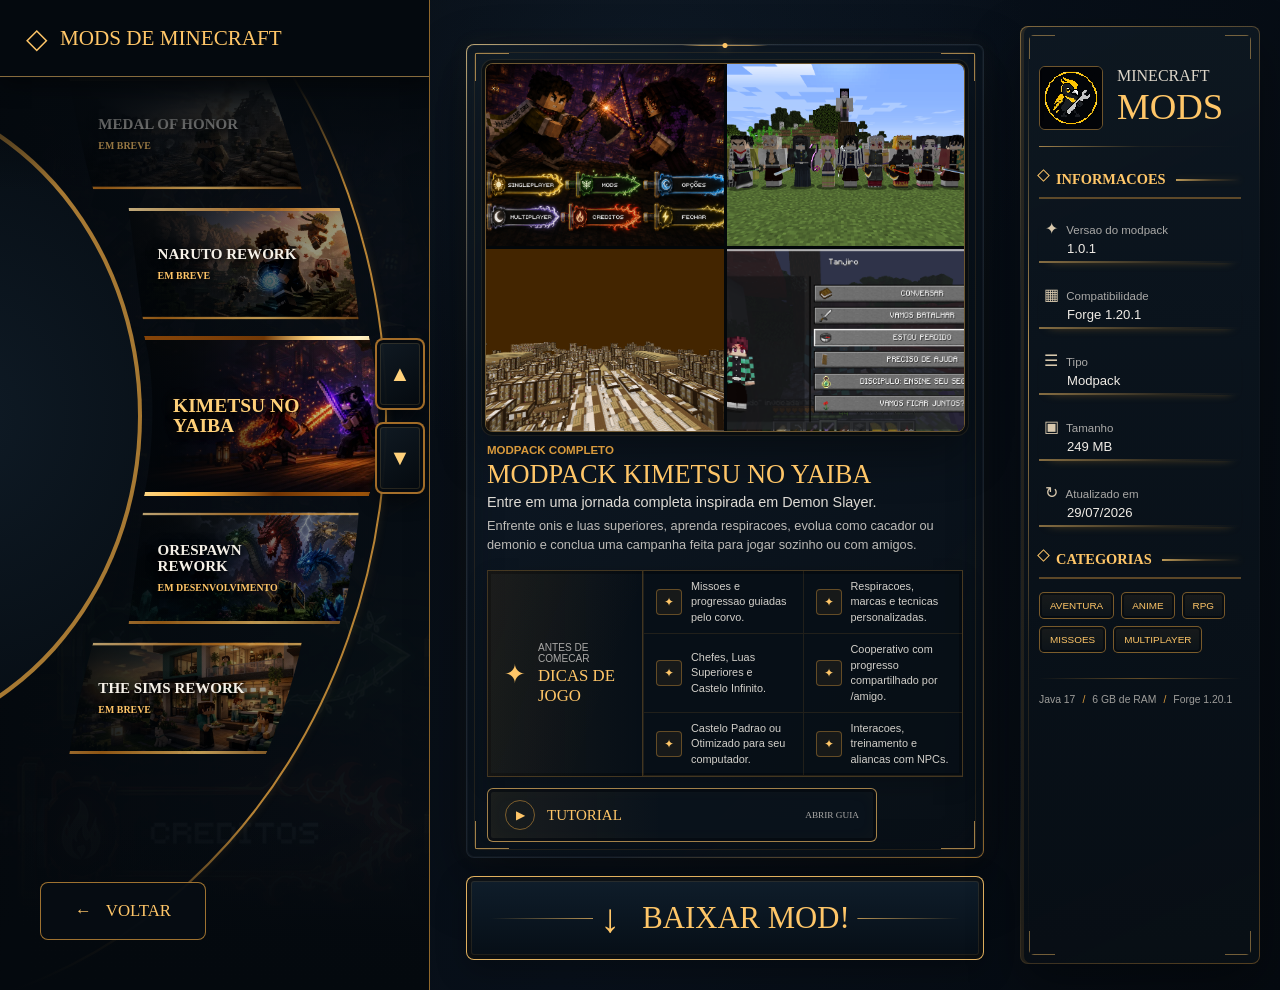
==== commit 9e99fd35: "Curva cards conforme os arcos" ====
--- a/modpacks-java.html
+++ b/modpacks-java.html
@@ -24,9 +24,28 @@
       href="./assets/modpacks/catalog/kimetsu-no-yaiba-card-v2.webp"
       as="image"
     />
-    <link rel="stylesheet" href="./modpacks-java.css?v=17" />
+    <link rel="stylesheet" href="./modpacks-java.css?v=18" />
   </head>
   <body>
+    <svg class="wheel-clip-definitions" aria-hidden="true">
+      <defs>
+        <clipPath id="wheel-card-upper-far" clipPathUnits="objectBoundingBox">
+          <path d="M .02 0 L .84 0 C .9 .28 .96 .7 .99 1 L .12 1 C .08 .7 .04 .28 .02 0 Z" />
+        </clipPath>
+        <clipPath id="wheel-card-upper" clipPathUnits="objectBoundingBox">
+          <path d="M .02 0 L .9 0 C .94 .28 .97 .7 .98 1 L .08 1 C .06 .7 .04 .28 .02 0 Z" />
+        </clipPath>
+        <clipPath id="wheel-card-center" clipPathUnits="objectBoundingBox">
+          <path d="M .02 0 L .92 0 C .96 .26 .98 .72 .92 1 L .02 1 C .06 .72 .07 .26 .02 0 Z" />
+        </clipPath>
+        <clipPath id="wheel-card-lower" clipPathUnits="objectBoundingBox">
+          <path d="M .08 0 L .98 0 C .97 .3 .94 .72 .9 1 L .02 1 C .04 .72 .06 .3 .08 0 Z" />
+        </clipPath>
+        <clipPath id="wheel-card-lower-far" clipPathUnits="objectBoundingBox">
+          <path d="M .12 0 L .99 0 C .96 .3 .9 .72 .84 1 L .02 1 C .04 .72 .08 .3 .12 0 Z" />
+        </clipPath>
+      </defs>
+    </svg>
     <main class="catalog">
       <aside class="wheel-panel" aria-label="Seletor de modpacks">
         <div class="wheel-rings" aria-hidden="true"></div>
--- a/modpacks-java.css
+++ b/modpacks-java.css
@@ -36,6 +36,14 @@
 
 body.is-leaving {
   opacity: 0;
+}
+
+.wheel-clip-definitions {
+  position: absolute;
+  width: 0;
+  height: 0;
+  overflow: hidden;
+  pointer-events: none;
 }
 
 button,
@@ -508,12 +516,12 @@
 }
 
 .wheel-card {
-  width: 218px;
+  width: 240px;
   height: 112px;
-  margin: -56px 0 0 -109px;
+  margin: -56px 0 0 -120px;
   overflow: hidden;
   border-radius: 0;
-  clip-path: polygon(7% 0, 100% 0, 93% 100%, 0 100%);
+  clip-path: url("#wheel-card-center");
   background: #08111a;
   box-shadow: inset 0 0 0 2px rgba(3, 7, 11, 0.82);
   filter: drop-shadow(0 12px 16px rgba(0, 0, 0, 0.5));
@@ -537,7 +545,7 @@
   padding: 3px;
   border: 0;
   border-radius: 0;
-  clip-path: polygon(7% 0, 100% 0, 93% 100%, 0 100%);
+  clip-path: url("#wheel-card-center");
   background: linear-gradient(135deg, #ffe3a6, #b96e18 42%, #f7c66c 70%, #7a4714);
   box-shadow: none;
   opacity: 0.76;
@@ -597,9 +605,9 @@
 
 .wheel-card.is-active {
   z-index: 3;
-  width: 230px;
+  width: 250px;
   height: 160px;
-  margin: -80px 0 0 -115px;
+  margin: -80px 0 0 -125px;
   box-shadow: inset 0 0 0 2px rgba(255, 220, 152, 0.32);
   filter:
     drop-shadow(0 0 5px rgba(255, 184, 70, 0.9))
@@ -660,9 +668,29 @@
   top: calc(50% - 7px);
 }
 
+.wheel-card[data-slot="-2"],
+.wheel-card[data-slot="-2"]::before {
+  clip-path: url("#wheel-card-upper-far");
+}
+
+.wheel-card[data-slot="-1"],
+.wheel-card[data-slot="-1"]::before {
+  clip-path: url("#wheel-card-upper");
+}
+
 .wheel-card[data-slot="1"],
 .wheel-card[data-slot="2"] {
   top: calc(50% + 7px);
+}
+
+.wheel-card[data-slot="1"],
+.wheel-card[data-slot="1"]::before {
+  clip-path: url("#wheel-card-lower");
+}
+
+.wheel-card[data-slot="2"],
+.wheel-card[data-slot="2"]::before {
+  clip-path: url("#wheel-card-lower-far");
 }
 
 .wheel-controls {
@@ -2118,9 +2146,9 @@
     top: 50%;
     left: 50%;
     display: grid !important;
-    width: 170px;
+    width: 185px;
     height: 72px;
-    margin: -36px 0 0 -85px;
+    margin: -36px 0 0 -92.5px;
     opacity: 0.82;
     transform:
       rotate(var(--card-angle))
@@ -2142,9 +2170,9 @@
   .wheel-card.is-active {
     top: 50%;
     left: 50%;
-    width: 185px;
+    width: 200px;
     height: 94px;
-    margin: -47px 0 0 -92.5px;
+    margin: -47px 0 0 -100px;
     opacity: 1;
     transform:
       rotate(var(--card-angle))
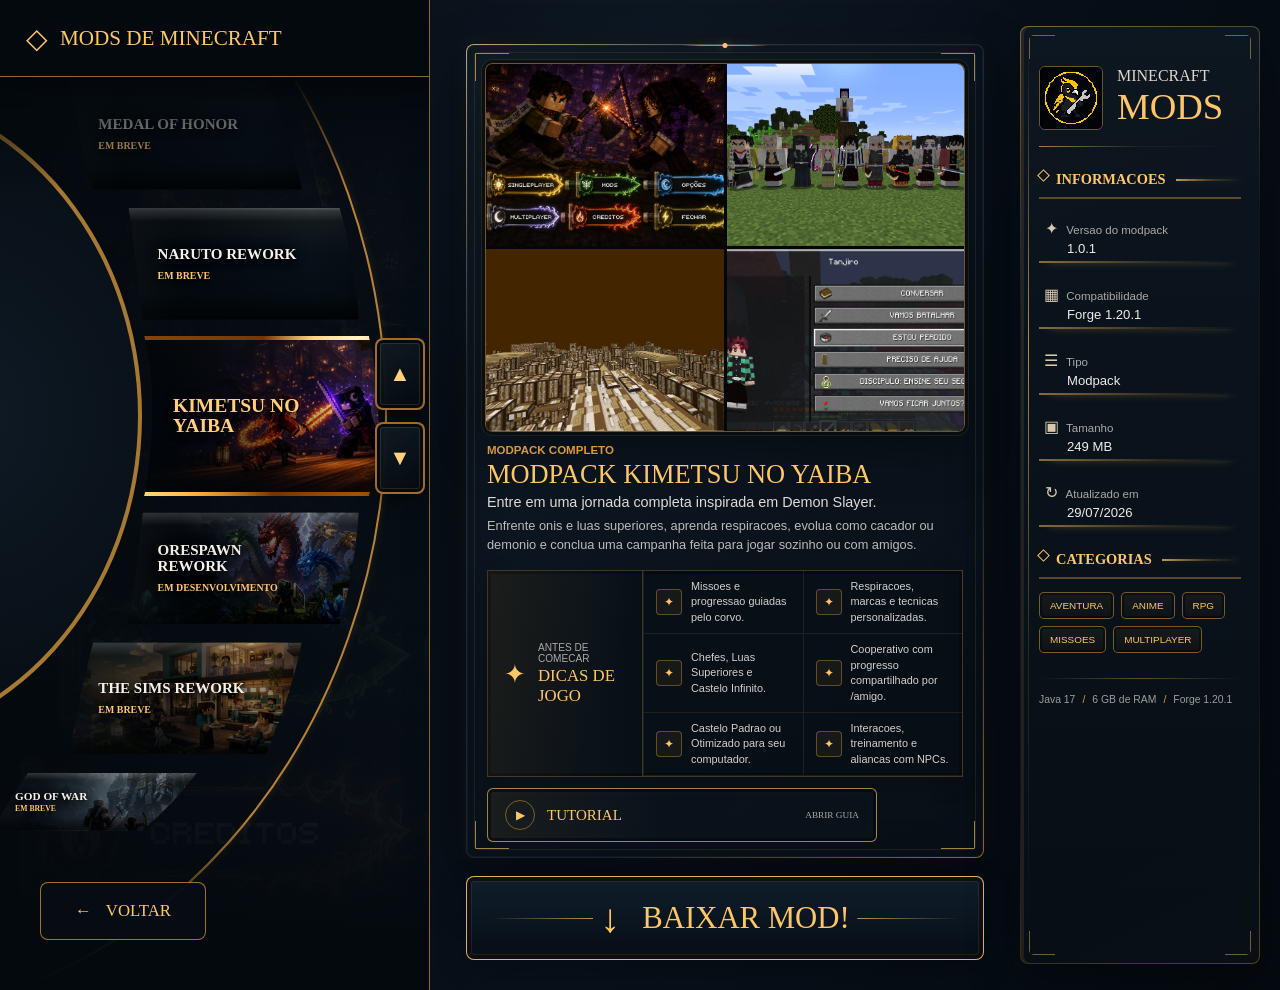
==== commit 8e323ffe: "Refina carrossel curvo de modpacks" ====
--- a/modpacks-java.html
+++ b/modpacks-java.html
@@ -24,11 +24,14 @@
       href="./assets/modpacks/catalog/kimetsu-no-yaiba-card-v2.webp"
       as="image"
     />
-    <link rel="stylesheet" href="./modpacks-java.css?v=18" />
+    <link rel="stylesheet" href="./modpacks-java.css?v=19" />
   </head>
   <body>
     <svg class="wheel-clip-definitions" aria-hidden="true">
       <defs>
+        <clipPath id="wheel-card-upper-edge" clipPathUnits="objectBoundingBox">
+          <path d="M .03 0 L .73 0 C .82 .26 .93 .7 .99 1 L .2 1 C .14 .7 .07 .26 .03 0 Z" />
+        </clipPath>
         <clipPath id="wheel-card-upper-far" clipPathUnits="objectBoundingBox">
           <path d="M .02 0 L .84 0 C .9 .28 .96 .7 .99 1 L .12 1 C .08 .7 .04 .28 .02 0 Z" />
         </clipPath>
@@ -43,6 +46,9 @@
         </clipPath>
         <clipPath id="wheel-card-lower-far" clipPathUnits="objectBoundingBox">
           <path d="M .12 0 L .99 0 C .96 .3 .9 .72 .84 1 L .02 1 C .04 .72 .08 .3 .12 0 Z" />
+        </clipPath>
+        <clipPath id="wheel-card-lower-edge" clipPathUnits="objectBoundingBox">
+          <path d="M .2 0 L .99 0 C .93 .3 .82 .74 .73 1 L .03 1 C .07 .74 .14 .3 .2 0 Z" />
         </clipPath>
       </defs>
     </svg>
@@ -380,6 +386,6 @@
       <img data-dialog-image src="" alt="" />
     </dialog>
 
-    <script src="./modpacks-java.js?v=15"></script>
+    <script src="./modpacks-java.js?v=16"></script>
   </body>
 </html>
--- a/modpacks-java.css
+++ b/modpacks-java.css
@@ -523,7 +523,9 @@
   border-radius: 0;
   clip-path: url("#wheel-card-center");
   background: #08111a;
-  box-shadow: inset 0 0 0 2px rgba(3, 7, 11, 0.82);
+  box-shadow:
+    inset 0 2px 0 rgba(255, 255, 255, 0.12),
+    inset 0 -7px 13px rgba(0, 0, 0, 0.64);
   filter: drop-shadow(0 12px 16px rgba(0, 0, 0, 0.5));
   transform:
     rotate(var(--card-angle))
@@ -542,18 +544,17 @@
 .wheel-card::before {
   z-index: 5;
   inset: 0;
-  padding: 3px;
+  padding: 0;
   border: 0;
   border-radius: 0;
   clip-path: url("#wheel-card-center");
-  background: linear-gradient(135deg, #ffe3a6, #b96e18 42%, #f7c66c 70%, #7a4714);
+  background:
+    linear-gradient(180deg, rgba(255, 255, 255, 0.16), transparent 12%, transparent 76%, rgba(0, 0, 0, 0.56)),
+    linear-gradient(90deg, rgba(255, 255, 255, 0.04), transparent 24%, transparent 78%, rgba(0, 0, 0, 0.2));
   box-shadow: none;
-  opacity: 0.76;
-  -webkit-mask:
-    linear-gradient(#000 0 0) content-box,
-    linear-gradient(#000 0 0);
-  -webkit-mask-composite: xor;
-  mask-composite: exclude;
+  opacity: 1;
+  -webkit-mask: none;
+  mask: none;
 }
 
 .wheel-card::after {
@@ -632,6 +633,11 @@
   );
   box-shadow: none;
   opacity: 1;
+  -webkit-mask:
+    linear-gradient(#000 0 0) content-box,
+    linear-gradient(#000 0 0);
+  -webkit-mask-composite: xor;
+  mask-composite: exclude;
   animation: selected-neon-flow 2.4s linear infinite;
 }
 
@@ -654,6 +660,9 @@
 
 .wheel-card:not(.is-active):hover,
 .wheel-card:not(.is-active):focus-visible {
+  box-shadow:
+    inset 0 2px 0 rgba(255, 255, 255, 0.17),
+    inset 0 -7px 13px rgba(0, 0, 0, 0.64);
   filter:
     drop-shadow(0 0 4px rgba(255, 198, 104, 0.46))
     drop-shadow(0 15px 18px rgba(0, 0, 0, 0.55));
@@ -663,11 +672,47 @@
   visibility: hidden;
 }
 
+.wheel-card[data-slot="-3"],
 .wheel-card[data-slot="-2"],
 .wheel-card[data-slot="-1"] {
   top: calc(50% - 7px);
 }
 
+.wheel-card[data-slot="-3"],
+.wheel-card[data-slot="3"] {
+  width: 214px;
+  height: 58px;
+  margin: -29px 0 0 -107px;
+}
+
+.wheel-card[data-slot="-3"] .wheel-card__copy,
+.wheel-card[data-slot="3"] .wheel-card__copy {
+  width: 150px;
+  margin-left: 22px;
+  padding: 5px 8px;
+}
+
+.wheel-card[data-slot="-3"] .wheel-card__copy strong,
+.wheel-card[data-slot="3"] .wheel-card__copy strong {
+  font-size: 0.7rem;
+}
+
+.wheel-card[data-slot="-3"].has-long-title .wheel-card__copy strong,
+.wheel-card[data-slot="3"].has-long-title .wheel-card__copy strong {
+  font-size: 0.59rem;
+}
+
+.wheel-card[data-slot="-3"] .wheel-card__copy small,
+.wheel-card[data-slot="3"] .wheel-card__copy small {
+  margin-top: 2px;
+  font-size: 0.48rem;
+}
+
+.wheel-card[data-slot="-3"],
+.wheel-card[data-slot="-3"]::before {
+  clip-path: url("#wheel-card-upper-edge");
+}
+
 .wheel-card[data-slot="-2"],
 .wheel-card[data-slot="-2"]::before {
   clip-path: url("#wheel-card-upper-far");
@@ -679,7 +724,8 @@
 }
 
 .wheel-card[data-slot="1"],
-.wheel-card[data-slot="2"] {
+.wheel-card[data-slot="2"],
+.wheel-card[data-slot="3"] {
   top: calc(50% + 7px);
 }
 
@@ -691,6 +737,11 @@
 .wheel-card[data-slot="2"],
 .wheel-card[data-slot="2"]::before {
   clip-path: url("#wheel-card-lower-far");
+}
+
+.wheel-card[data-slot="3"],
+.wheel-card[data-slot="3"]::before {
+  clip-path: url("#wheel-card-lower-edge");
 }
 
 .wheel-controls {
@@ -2139,10 +2190,12 @@
   }
 
   .wheel-card,
+  .wheel-card[data-slot="-3"],
   .wheel-card[data-slot="-2"],
   .wheel-card[data-slot="-1"],
   .wheel-card[data-slot="1"],
-  .wheel-card[data-slot="2"] {
+  .wheel-card[data-slot="2"],
+  .wheel-card[data-slot="3"] {
     top: 50%;
     left: 50%;
     display: grid !important;
@@ -2157,14 +2210,48 @@
       scaleY(0.877) !important;
   }
 
+  .wheel-card[data-slot="-3"],
   .wheel-card[data-slot="-2"],
   .wheel-card[data-slot="-1"] {
     top: calc(50% - 6px);
   }
 
   .wheel-card[data-slot="1"],
-  .wheel-card[data-slot="2"] {
+  .wheel-card[data-slot="2"],
+  .wheel-card[data-slot="3"] {
     top: calc(50% + 6px);
+  }
+
+  .wheel-card[data-slot="-3"],
+  .wheel-card[data-slot="3"] {
+    width: 154px;
+    height: 42px;
+    margin: -21px 0 0 -77px;
+  }
+
+  .wheel-card[data-slot="-3"] .wheel-card__copy,
+  .wheel-card[data-slot="3"] .wheel-card__copy {
+    width: 112px;
+    margin-left: 15px;
+    padding: 3px 5px;
+  }
+
+  .wheel-card[data-slot="-3"] .wheel-card__copy strong,
+  .wheel-card[data-slot="3"] .wheel-card__copy strong {
+    max-width: 104px;
+    font-size: 0.52rem;
+  }
+
+  .wheel-card[data-slot="-3"].has-long-title .wheel-card__copy strong,
+  .wheel-card[data-slot="3"].has-long-title .wheel-card__copy strong {
+    font-size: 0.44rem;
+  }
+
+  .wheel-card[data-slot="-3"] .wheel-card__copy small,
+  .wheel-card[data-slot="3"] .wheel-card__copy small {
+    max-width: 104px;
+    margin-top: 1px;
+    font-size: 0.4rem;
   }
 
   .wheel-card.is-active {
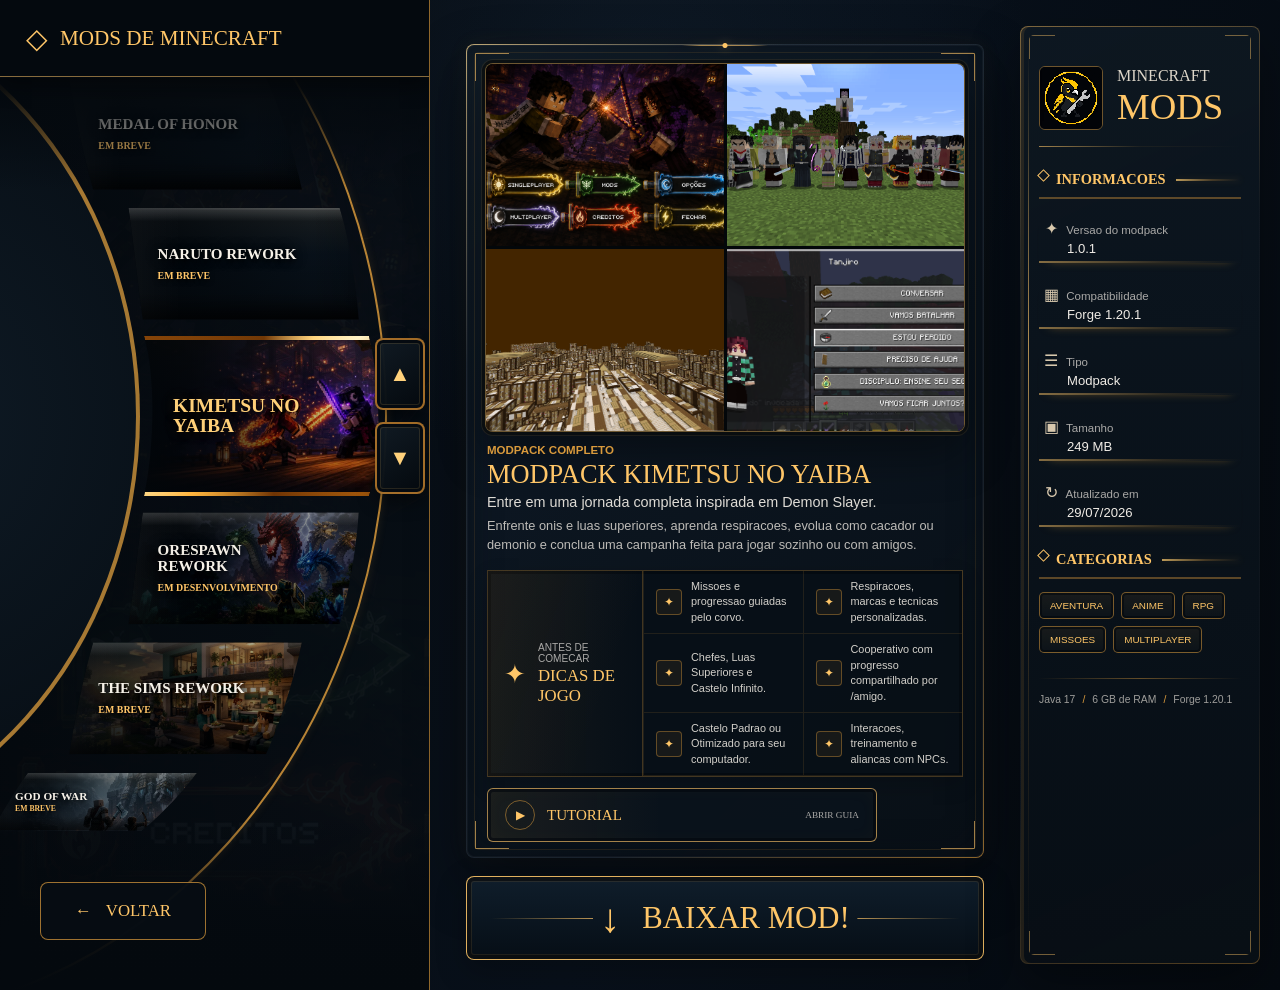
==== commit a64899dd: "Suaviza arco interno do carrossel" ====
--- a/modpacks-java.html
+++ b/modpacks-java.html
@@ -24,7 +24,7 @@
       href="./assets/modpacks/catalog/kimetsu-no-yaiba-card-v2.webp"
       as="image"
     />
-    <link rel="stylesheet" href="./modpacks-java.css?v=19" />
+    <link rel="stylesheet" href="./modpacks-java.css?v=20" />
   </head>
   <body>
     <svg class="wheel-clip-definitions" aria-hidden="true">
--- a/modpacks-java.css
+++ b/modpacks-java.css
@@ -487,20 +487,33 @@
 }
 
 .wheel-rings {
-  z-index: 2;
+  z-index: 4;
   border-width: 2px;
   box-shadow: 0 0 9px rgba(217, 154, 60, 0.13);
 }
 
-.wheel-rings::before,
+.wheel-rings::before {
+  top: 50%;
+  right: 245px;
+  bottom: auto;
+  left: auto;
+  display: block;
+  width: 760px;
+  height: 760px;
+  border: 4px solid rgba(217, 154, 60, 0.76);
+  background:
+    radial-gradient(circle at 70% 50%, rgba(15, 27, 38, 0.98), rgba(5, 11, 17, 0.99) 68%),
+    #050b11;
+  box-shadow: none;
+  transform: translateY(-50%);
+}
+
 .wheel-rings::after {
   display: none;
 }
 
 .wheel-track::after {
-  inset: 245px;
-  border: 4px solid rgba(217, 154, 60, 0.76);
-  box-shadow: none;
+  display: none;
 }
 
 .wheel-heading {
@@ -2183,10 +2196,15 @@
   }
 
   .wheel-track::after {
-    inset: 200px;
-    display: block;
-    border-width: 4px;
-    box-shadow: none;
+    display: none;
+  }
+
+  .wheel-rings::before {
+    top: 50%;
+    right: 200px;
+    width: 400px;
+    height: 400px;
+    transform: translateY(-50%);
   }
 
   .wheel-card,
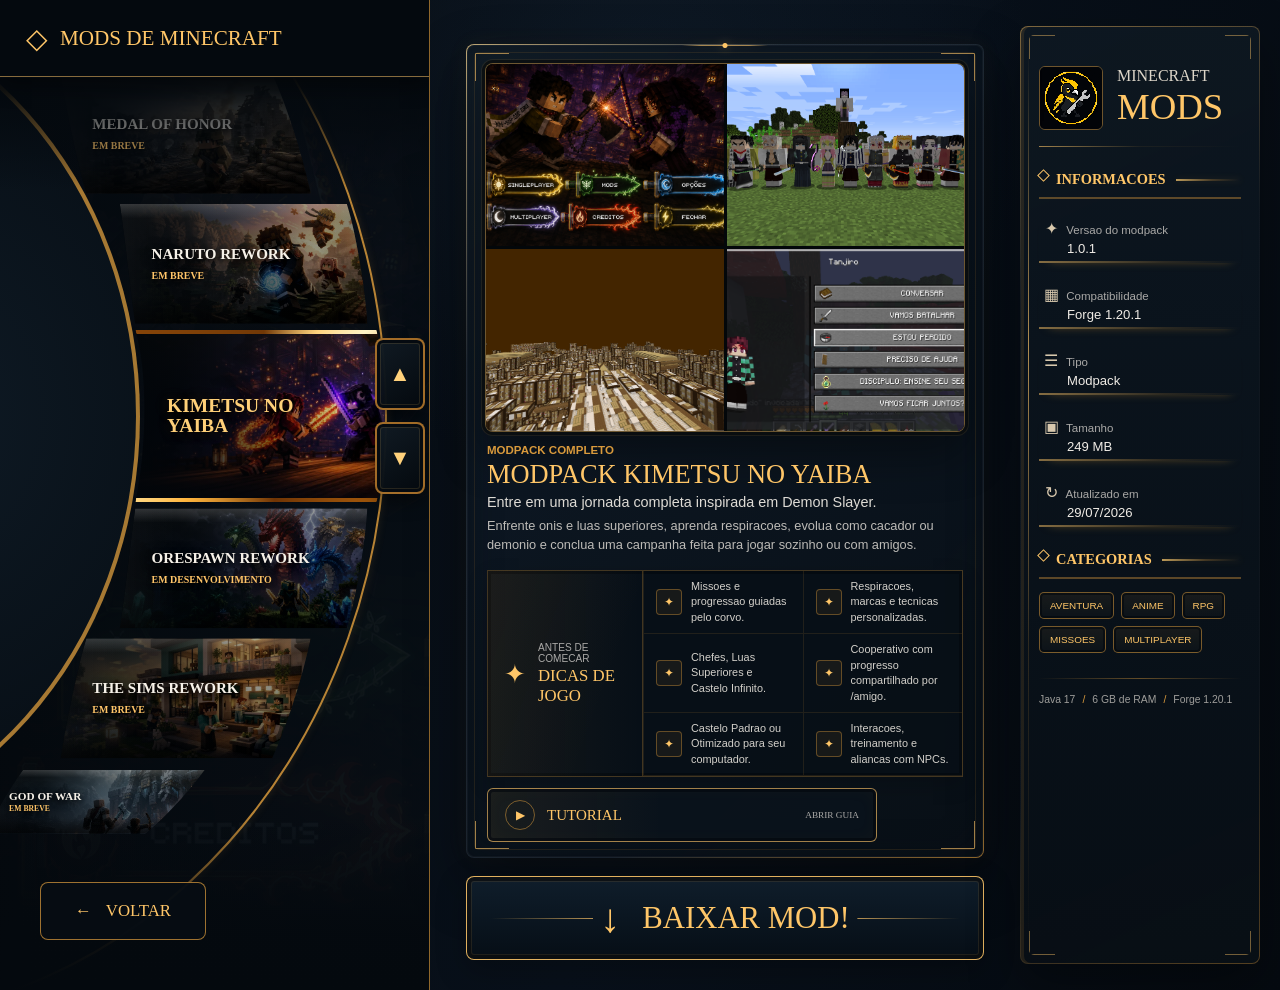
==== commit b318e95d: "Amplia cards do carrossel" ====
--- a/modpacks-java.html
+++ b/modpacks-java.html
@@ -24,7 +24,7 @@
       href="./assets/modpacks/catalog/kimetsu-no-yaiba-card-v2.webp"
       as="image"
     />
-    <link rel="stylesheet" href="./modpacks-java.css?v=20" />
+    <link rel="stylesheet" href="./modpacks-java.css?v=21" />
   </head>
   <body>
     <svg class="wheel-clip-definitions" aria-hidden="true">
--- a/modpacks-java.css
+++ b/modpacks-java.css
@@ -529,9 +529,9 @@
 }
 
 .wheel-card {
-  width: 240px;
-  height: 112px;
-  margin: -56px 0 0 -120px;
+  width: 258px;
+  height: 120px;
+  margin: -60px 0 0 -129px;
   overflow: hidden;
   border-radius: 0;
   clip-path: url("#wheel-card-center");
@@ -584,8 +584,8 @@
 
 .wheel-card__copy,
 .wheel-card.is-active .wheel-card__copy {
-  width: 170px;
-  margin-left: 24px;
+  width: 178px;
+  margin-left: 27px;
   padding: 14px 10px;
   justify-content: center;
 }
@@ -619,9 +619,9 @@
 
 .wheel-card.is-active {
   z-index: 3;
-  width: 250px;
-  height: 160px;
-  margin: -80px 0 0 -125px;
+  width: 268px;
+  height: 172px;
+  margin: -86px 0 0 -134px;
   box-shadow: inset 0 0 0 2px rgba(255, 220, 152, 0.32);
   filter:
     drop-shadow(0 0 5px rgba(255, 184, 70, 0.9))
@@ -693,15 +693,15 @@
 
 .wheel-card[data-slot="-3"],
 .wheel-card[data-slot="3"] {
-  width: 214px;
-  height: 58px;
-  margin: -29px 0 0 -107px;
+  width: 230px;
+  height: 64px;
+  margin: -32px 0 0 -115px;
 }
 
 .wheel-card[data-slot="-3"] .wheel-card__copy,
 .wheel-card[data-slot="3"] .wheel-card__copy {
-  width: 150px;
-  margin-left: 22px;
+  width: 160px;
+  margin-left: 24px;
   padding: 5px 8px;
 }
 
@@ -2217,9 +2217,9 @@
     top: 50%;
     left: 50%;
     display: grid !important;
-    width: 185px;
-    height: 72px;
-    margin: -36px 0 0 -92.5px;
+    width: 198px;
+    height: 78px;
+    margin: -39px 0 0 -99px;
     opacity: 0.82;
     transform:
       rotate(var(--card-angle))
@@ -2242,15 +2242,15 @@
 
   .wheel-card[data-slot="-3"],
   .wheel-card[data-slot="3"] {
-    width: 154px;
-    height: 42px;
-    margin: -21px 0 0 -77px;
+    width: 166px;
+    height: 46px;
+    margin: -23px 0 0 -83px;
   }
 
   .wheel-card[data-slot="-3"] .wheel-card__copy,
   .wheel-card[data-slot="3"] .wheel-card__copy {
-    width: 112px;
-    margin-left: 15px;
+    width: 120px;
+    margin-left: 17px;
     padding: 3px 5px;
   }
 
@@ -2275,9 +2275,9 @@
   .wheel-card.is-active {
     top: 50%;
     left: 50%;
-    width: 200px;
-    height: 94px;
-    margin: -47px 0 0 -100px;
+    width: 214px;
+    height: 104px;
+    margin: -52px 0 0 -107px;
     opacity: 1;
     transform:
       rotate(var(--card-angle))
@@ -2294,8 +2294,8 @@
 
   .wheel-card__copy,
   .wheel-card.is-active .wheel-card__copy {
-    width: 143px;
-    margin-left: 20px;
+    width: 151px;
+    margin-left: 22px;
     padding: 9px 7px;
   }
 
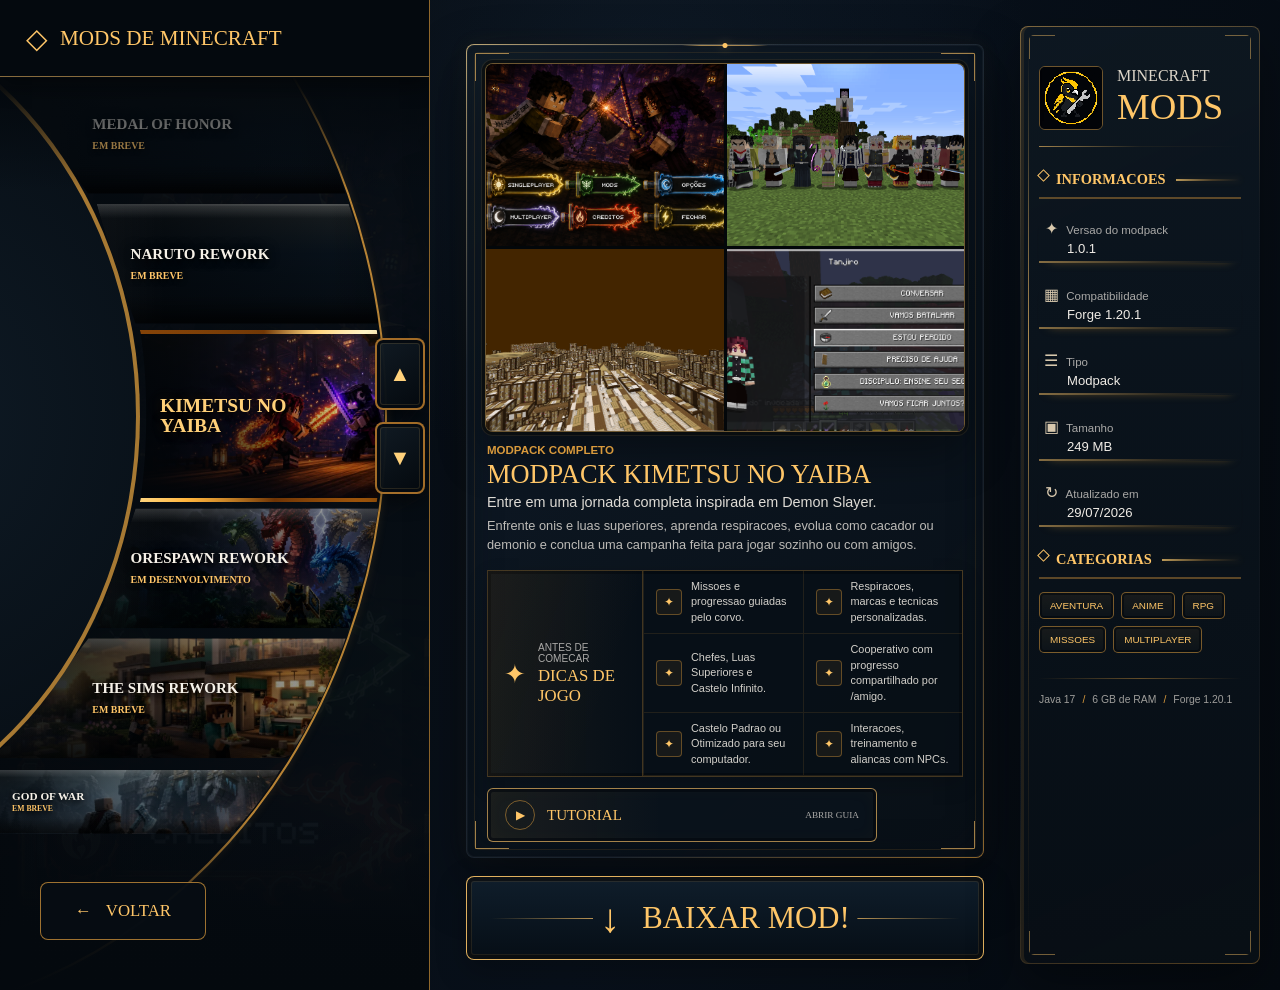
==== commit e027aea2: "Alinha cards as curvas do carrossel" ====
--- a/modpacks-java.html
+++ b/modpacks-java.html
@@ -24,31 +24,31 @@
       href="./assets/modpacks/catalog/kimetsu-no-yaiba-card-v2.webp"
       as="image"
     />
-    <link rel="stylesheet" href="./modpacks-java.css?v=21" />
+    <link rel="stylesheet" href="./modpacks-java.css?v=22" />
   </head>
   <body>
     <svg class="wheel-clip-definitions" aria-hidden="true">
       <defs>
         <clipPath id="wheel-card-upper-edge" clipPathUnits="objectBoundingBox">
-          <path d="M .03 0 L .73 0 C .82 .26 .93 .7 .99 1 L .2 1 C .14 .7 .07 .26 .03 0 Z" />
+          <path d="M 0 0 L .86 0 C .91 .27 .96 .7 .99 1 L .22 1 C .15 .7 .07 .27 0 0 Z" />
         </clipPath>
         <clipPath id="wheel-card-upper-far" clipPathUnits="objectBoundingBox">
-          <path d="M .02 0 L .84 0 C .9 .28 .96 .7 .99 1 L .12 1 C .08 .7 .04 .28 .02 0 Z" />
+          <path d="M 0 0 L .77 0 C .83 .28 .89 .7 .92 1 L .25 1 C .18 .7 .08 .28 0 0 Z" />
         </clipPath>
         <clipPath id="wheel-card-upper" clipPathUnits="objectBoundingBox">
-          <path d="M .02 0 L .9 0 C .94 .28 .97 .7 .98 1 L .08 1 C .06 .7 .04 .28 .02 0 Z" />
+          <path d="M .01 0 L .85 0 C .89 .28 .93 .7 .95 1 L .14 1 C .1 .7 .04 .28 .01 0 Z" />
         </clipPath>
         <clipPath id="wheel-card-center" clipPathUnits="objectBoundingBox">
-          <path d="M .02 0 L .92 0 C .96 .26 .98 .72 .92 1 L .02 1 C .06 .72 .07 .26 .02 0 Z" />
+          <path d="M .06 0 L .9 0 C .93 .26 .94 .72 .9 1 L .06 1 C .09 .72 .09 .26 .06 0 Z" />
         </clipPath>
         <clipPath id="wheel-card-lower" clipPathUnits="objectBoundingBox">
-          <path d="M .08 0 L .98 0 C .97 .3 .94 .72 .9 1 L .02 1 C .04 .72 .06 .3 .08 0 Z" />
+          <path d="M .14 0 L .95 0 C .93 .3 .89 .72 .85 1 L .01 1 C .04 .72 .1 .3 .14 0 Z" />
         </clipPath>
         <clipPath id="wheel-card-lower-far" clipPathUnits="objectBoundingBox">
-          <path d="M .12 0 L .99 0 C .96 .3 .9 .72 .84 1 L .02 1 C .04 .72 .08 .3 .12 0 Z" />
+          <path d="M .25 0 L .92 0 C .89 .3 .83 .72 .77 1 L 0 1 C .08 .72 .18 .3 .25 0 Z" />
         </clipPath>
         <clipPath id="wheel-card-lower-edge" clipPathUnits="objectBoundingBox">
-          <path d="M .2 0 L .99 0 C .93 .3 .82 .74 .73 1 L .03 1 C .07 .74 .14 .3 .2 0 Z" />
+          <path d="M .22 0 L .99 0 C .96 .3 .91 .73 .86 1 L 0 1 C .07 .73 .15 .3 .22 0 Z" />
         </clipPath>
       </defs>
     </svg>
--- a/modpacks-java.css
+++ b/modpacks-java.css
@@ -529,9 +529,9 @@
 }
 
 .wheel-card {
-  width: 258px;
+  width: 300px;
   height: 120px;
-  margin: -60px 0 0 -129px;
+  margin: -60px 0 0 -150px;
   overflow: hidden;
   border-radius: 0;
   clip-path: url("#wheel-card-center");
@@ -619,9 +619,9 @@
 
 .wheel-card.is-active {
   z-index: 3;
-  width: 268px;
+  width: 282px;
   height: 172px;
-  margin: -86px 0 0 -134px;
+  margin: -86px 0 0 -141px;
   box-shadow: inset 0 0 0 2px rgba(255, 220, 152, 0.32);
   filter:
     drop-shadow(0 0 5px rgba(255, 184, 70, 0.9))
@@ -693,16 +693,28 @@
 
 .wheel-card[data-slot="-3"],
 .wheel-card[data-slot="3"] {
-  width: 230px;
+  width: 384px;
   height: 64px;
-  margin: -32px 0 0 -115px;
+  margin: -32px 0 0 -192px;
 }
 
 .wheel-card[data-slot="-3"] .wheel-card__copy,
 .wheel-card[data-slot="3"] .wheel-card__copy {
   width: 160px;
-  margin-left: 24px;
+  margin-left: 104px;
   padding: 5px 8px;
+}
+
+.wheel-card[data-slot="-2"],
+.wheel-card[data-slot="2"] {
+  width: 384px;
+  margin-left: -192px;
+}
+
+.wheel-card[data-slot="-2"] .wheel-card__copy,
+.wheel-card[data-slot="2"] .wheel-card__copy {
+  width: 190px;
+  margin-left: 90px;
 }
 
 .wheel-card[data-slot="-3"] .wheel-card__copy strong,
@@ -2217,9 +2229,9 @@
     top: 50%;
     left: 50%;
     display: grid !important;
-    width: 198px;
+    width: 242px;
     height: 78px;
-    margin: -39px 0 0 -99px;
+    margin: -39px 0 0 -121px;
     opacity: 0.82;
     transform:
       rotate(var(--card-angle))
@@ -2242,16 +2254,28 @@
 
   .wheel-card[data-slot="-3"],
   .wheel-card[data-slot="3"] {
-    width: 166px;
+    width: 280px;
     height: 46px;
-    margin: -23px 0 0 -83px;
+    margin: -23px 0 0 -140px;
   }
 
   .wheel-card[data-slot="-3"] .wheel-card__copy,
   .wheel-card[data-slot="3"] .wheel-card__copy {
     width: 120px;
-    margin-left: 17px;
+    margin-left: 74px;
     padding: 3px 5px;
+  }
+
+  .wheel-card[data-slot="-2"],
+  .wheel-card[data-slot="2"] {
+    width: 320px;
+    margin-left: -160px;
+  }
+
+  .wheel-card[data-slot="-2"] .wheel-card__copy,
+  .wheel-card[data-slot="2"] .wheel-card__copy {
+    width: 150px;
+    margin-left: 80px;
   }
 
   .wheel-card[data-slot="-3"] .wheel-card__copy strong,
@@ -2275,9 +2299,9 @@
   .wheel-card.is-active {
     top: 50%;
     left: 50%;
-    width: 214px;
+    width: 224px;
     height: 104px;
-    margin: -52px 0 0 -107px;
+    margin: -52px 0 0 -112px;
     opacity: 1;
     transform:
       rotate(var(--card-angle))
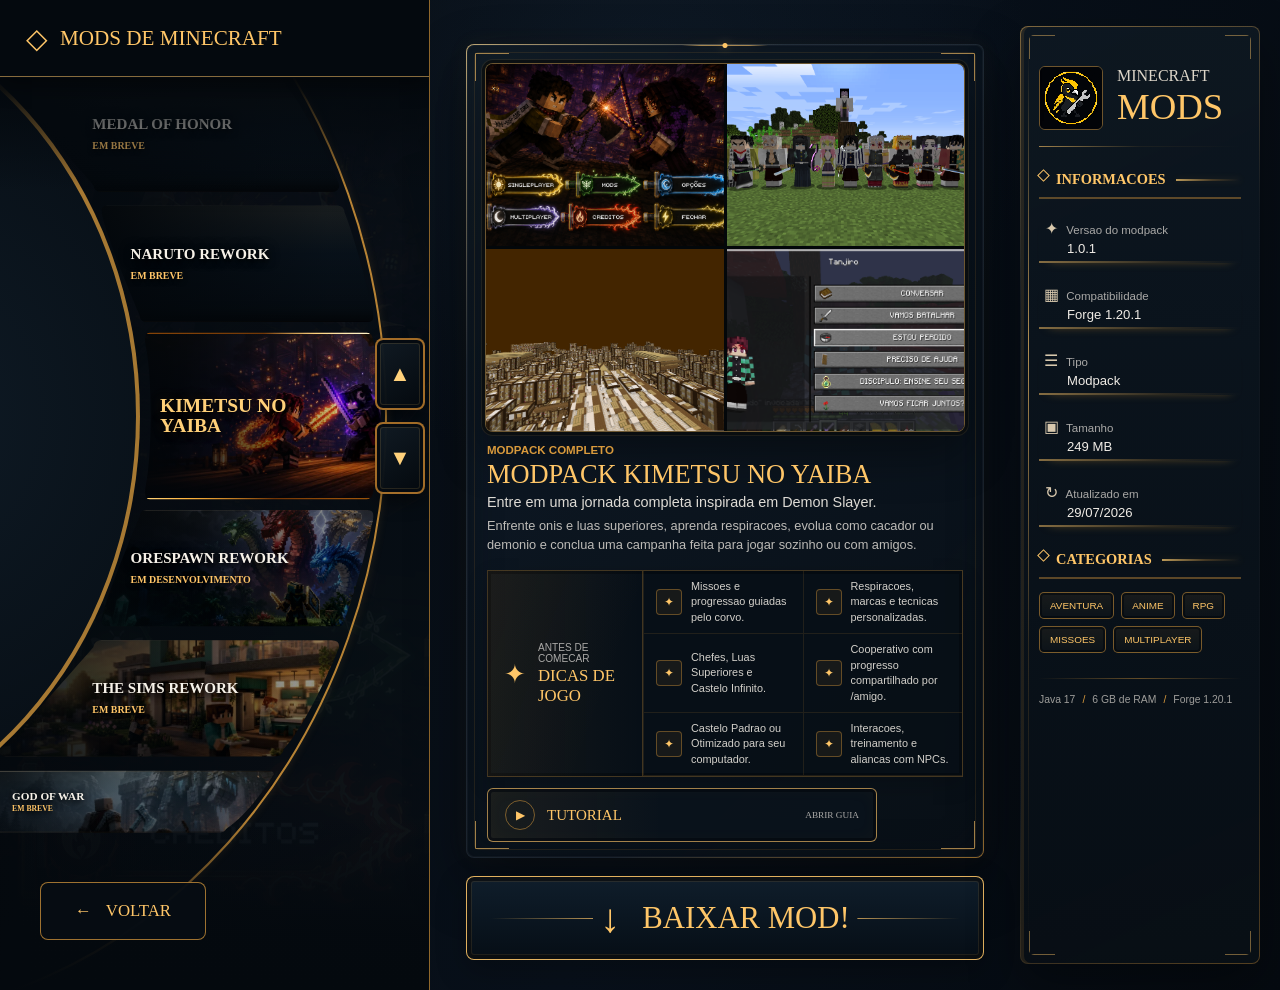
==== commit 9c3ffc8d: "Arredonda e aplica relevo aos cards" ====
--- a/modpacks-java.html
+++ b/modpacks-java.html
@@ -24,31 +24,31 @@
       href="./assets/modpacks/catalog/kimetsu-no-yaiba-card-v2.webp"
       as="image"
     />
-    <link rel="stylesheet" href="./modpacks-java.css?v=22" />
+    <link rel="stylesheet" href="./modpacks-java.css?v=23" />
   </head>
   <body>
     <svg class="wheel-clip-definitions" aria-hidden="true">
       <defs>
         <clipPath id="wheel-card-upper-edge" clipPathUnits="objectBoundingBox">
-          <path d="M 0 0 L .86 0 C .91 .27 .96 .7 .99 1 L .22 1 C .15 .7 .07 .27 0 0 Z" />
+          <path d="M .035 .015 L .825 .015 Q .845 .015 .849 .075 C .9 .27 .95 .7 .973 .925 Q .975 .985 .953 .985 L .255 .985 Q .235 .985 .233 .925 C .17 .7 .08 .27 .017 .075 Q .015 .015 .035 .015 Z" />
         </clipPath>
         <clipPath id="wheel-card-upper-far" clipPathUnits="objectBoundingBox">
-          <path d="M 0 0 L .77 0 C .83 .28 .89 .7 .92 1 L .25 1 C .18 .7 .08 .28 0 0 Z" />
+          <path d="M .035 .015 L .735 .015 Q .755 .015 .759 .075 C .815 .28 .875 .7 .903 .925 Q .905 .985 .883 .985 L .285 .985 Q .265 .985 .263 .925 C .2 .7 .09 .28 .017 .075 Q .015 .015 .035 .015 Z" />
         </clipPath>
         <clipPath id="wheel-card-upper" clipPathUnits="objectBoundingBox">
-          <path d="M .01 0 L .85 0 C .89 .28 .93 .7 .95 1 L .14 1 C .1 .7 .04 .28 .01 0 Z" />
+          <path d="M .045 .015 L .815 .015 Q .835 .015 .837 .075 C .87 .28 .915 .7 .933 .925 Q .935 .985 .913 .985 L .175 .985 Q .155 .985 .153 .925 C .115 .7 .045 .28 .027 .075 Q .025 .015 .045 .015 Z" />
         </clipPath>
         <clipPath id="wheel-card-center" clipPathUnits="objectBoundingBox">
-          <path d="M .06 0 L .9 0 C .93 .26 .94 .72 .9 1 L .06 1 C .09 .72 .09 .26 .06 0 Z" />
+          <path d="M .095 .015 L .865 .015 Q .885 .015 .889 .075 C .915 .26 .93 .72 .889 .925 Q .885 .985 .865 .985 L .095 .985 Q .075 .985 .079 .925 C .105 .72 .105 .26 .079 .075 Q .075 .015 .095 .015 Z" />
         </clipPath>
         <clipPath id="wheel-card-lower" clipPathUnits="objectBoundingBox">
-          <path d="M .14 0 L .95 0 C .93 .3 .89 .72 .85 1 L .01 1 C .04 .72 .1 .3 .14 0 Z" />
+          <path d="M .175 .015 L .913 .015 Q .935 .015 .933 .075 C .915 .3 .87 .72 .837 .925 Q .835 .985 .815 .985 L .045 .985 Q .025 .985 .027 .925 C .045 .72 .115 .3 .153 .075 Q .155 .015 .175 .015 Z" />
         </clipPath>
         <clipPath id="wheel-card-lower-far" clipPathUnits="objectBoundingBox">
-          <path d="M .25 0 L .92 0 C .89 .3 .83 .72 .77 1 L 0 1 C .08 .72 .18 .3 .25 0 Z" />
+          <path d="M .285 .015 L .883 .015 Q .905 .015 .903 .075 C .875 .3 .815 .72 .759 .925 Q .755 .985 .735 .985 L .035 .985 Q .015 .985 .017 .925 C .09 .72 .2 .3 .263 .075 Q .265 .015 .285 .015 Z" />
         </clipPath>
         <clipPath id="wheel-card-lower-edge" clipPathUnits="objectBoundingBox">
-          <path d="M .22 0 L .99 0 C .96 .3 .91 .73 .86 1 L 0 1 C .07 .73 .15 .3 .22 0 Z" />
+          <path d="M .255 .015 L .953 .015 Q .975 .015 .973 .075 C .95 .3 .9 .73 .849 .925 Q .845 .985 .825 .985 L .035 .985 Q .015 .985 .017 .925 C .08 .73 .17 .3 .233 .075 Q .235 .015 .255 .015 Z" />
         </clipPath>
       </defs>
     </svg>
--- a/modpacks-java.css
+++ b/modpacks-java.css
@@ -533,7 +533,7 @@
   height: 120px;
   margin: -60px 0 0 -150px;
   overflow: hidden;
-  border-radius: 0;
+  border-radius: 8px;
   clip-path: url("#wheel-card-center");
   background: #08111a;
   box-shadow:
@@ -557,17 +557,18 @@
 .wheel-card::before {
   z-index: 5;
   inset: 0;
-  padding: 0;
+  padding: 2px;
   border: 0;
-  border-radius: 0;
+  border-radius: 8px;
   clip-path: url("#wheel-card-center");
-  background:
-    linear-gradient(180deg, rgba(255, 255, 255, 0.16), transparent 12%, transparent 76%, rgba(0, 0, 0, 0.56)),
-    linear-gradient(90deg, rgba(255, 255, 255, 0.04), transparent 24%, transparent 78%, rgba(0, 0, 0, 0.2));
+  background: linear-gradient(145deg, rgba(255, 241, 210, 0.48), rgba(126, 91, 50, 0.2) 44%, rgba(0, 0, 0, 0.82));
   box-shadow: none;
-  opacity: 1;
-  -webkit-mask: none;
-  mask: none;
+  opacity: 0.78;
+  -webkit-mask:
+    linear-gradient(#000 0 0) content-box,
+    linear-gradient(#000 0 0);
+  -webkit-mask-composite: xor;
+  mask-composite: exclude;
 }
 
 .wheel-card::after {
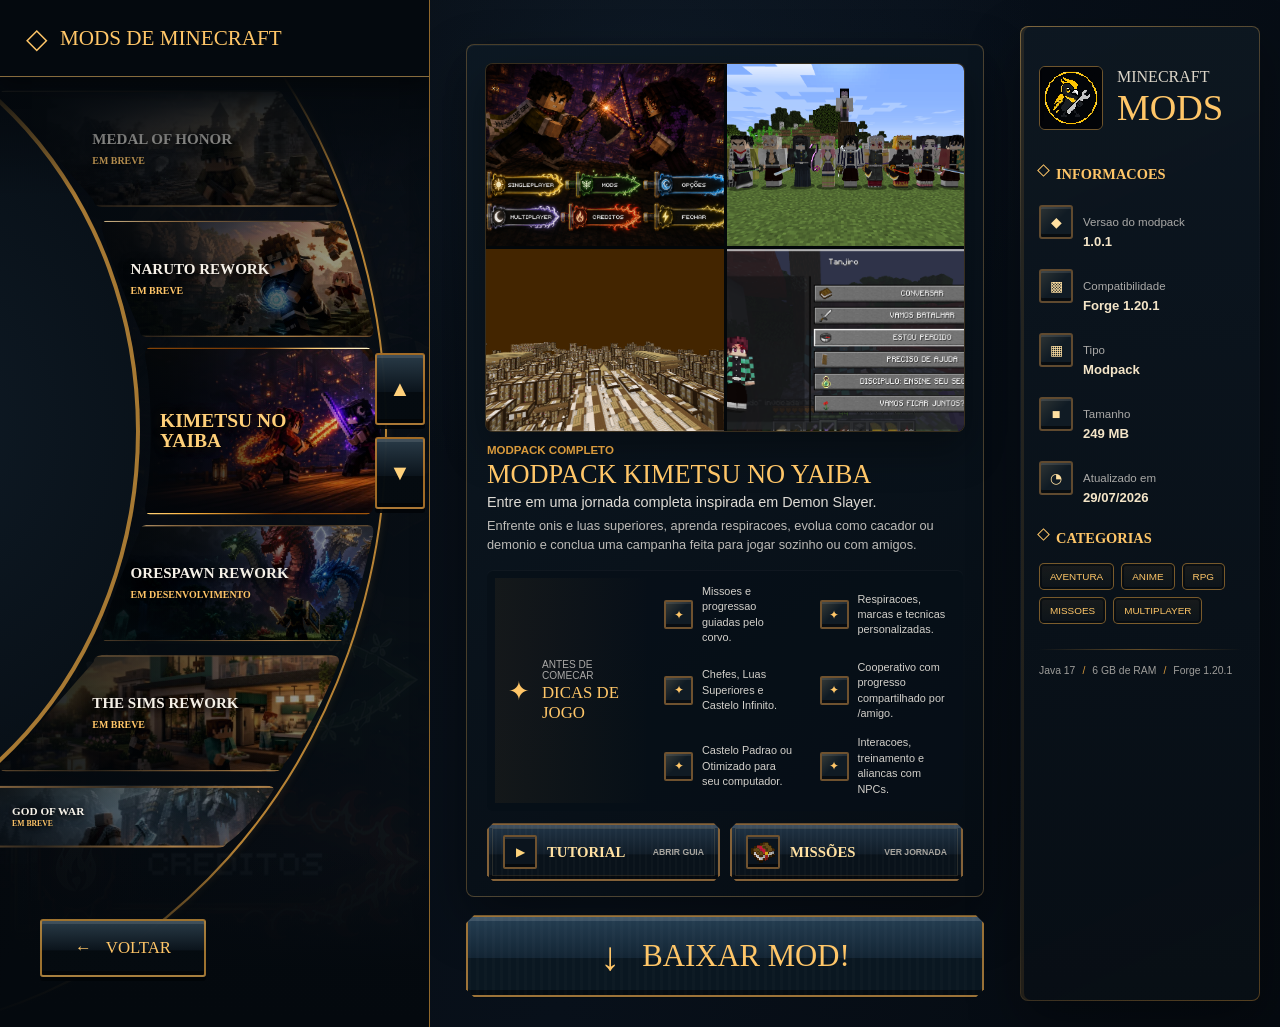
==== commit c1d97c44: "Moderniza catalogo e adiciona livro de missoes" ====
--- a/modpacks-java.html
+++ b/modpacks-java.html
@@ -24,7 +24,7 @@
       href="./assets/modpacks/catalog/kimetsu-no-yaiba-card-v2.webp"
       as="image"
     />
-    <link rel="stylesheet" href="./modpacks-java.css?v=23" />
+    <link rel="stylesheet" href="./modpacks-java.css?v=24" />
   </head>
   <body>
     <svg class="wheel-clip-definitions" aria-hidden="true">
@@ -144,17 +144,33 @@
               </ul>
             </section>
 
-            <button
-              class="tutorial-button"
-              type="button"
-              data-tutorial-button
-              aria-haspopup="dialog"
-              aria-controls="tutorial-dialog"
-            >
-              <span aria-hidden="true">&#9654;</span>
-              <strong>Tutorial</strong>
-              <small>Abrir guia</small>
-            </button>
+            <div class="pack-actions">
+              <button
+                class="pack-action tutorial-button"
+                type="button"
+                data-tutorial-button
+                aria-haspopup="dialog"
+                aria-controls="tutorial-dialog"
+              >
+                <span class="pack-action__icon" aria-hidden="true">&#9654;</span>
+                <strong>Tutorial</strong>
+                <small>Abrir guia</small>
+              </button>
+
+              <button
+                class="pack-action missions-button"
+                type="button"
+                data-missions-button
+                aria-haspopup="dialog"
+                aria-controls="missions-dialog"
+              >
+                <span class="pack-action__icon" aria-hidden="true">
+                  <img src="./assets/modpacks/kimetsu/enchanted-book.png" alt="" />
+                </span>
+                <strong>Miss&otilde;es</strong>
+                <small>Ver jornada</small>
+              </button>
+            </div>
           </article>
           </div>
 
@@ -192,23 +208,23 @@
           <h2>Informacoes</h2>
           <dl class="info-list">
             <div>
-              <dt><span aria-hidden="true">&#10022;</span> Versao do modpack</dt>
+              <dt><span class="info-icon" aria-hidden="true">&#9670;</span> Versao do modpack</dt>
               <dd data-info-version>1.0.1</dd>
             </div>
             <div>
-              <dt><span aria-hidden="true">&#9638;</span> Compatibilidade</dt>
+              <dt><span class="info-icon" aria-hidden="true">&#9641;</span> Compatibilidade</dt>
               <dd data-info-compatibility>Forge 1.20.1</dd>
             </div>
             <div>
-              <dt><span aria-hidden="true">&#9776;</span> Tipo</dt>
+              <dt><span class="info-icon" aria-hidden="true">&#9638;</span> Tipo</dt>
               <dd data-info-type>Modpack</dd>
             </div>
             <div>
-              <dt><span aria-hidden="true">&#9635;</span> Tamanho</dt>
+              <dt><span class="info-icon" aria-hidden="true">&#9632;</span> Tamanho</dt>
               <dd data-info-size>249 MB</dd>
             </div>
             <div>
-              <dt><span aria-hidden="true">&#8635;</span> Atualizado em</dt>
+              <dt><span class="info-icon" aria-hidden="true">&#9684;</span> Atualizado em</dt>
               <dd data-info-updated>29/07/2026</dd>
             </div>
           </dl>
@@ -381,11 +397,59 @@
       </div>
     </dialog>
 
+    <dialog
+      class="tutorial-dialog missions-dialog"
+      id="missions-dialog"
+      data-missions-dialog
+      aria-labelledby="missions-title"
+    >
+      <div class="tutorial-dialog__frame">
+        <header class="tutorial-dialog__header missions-dialog__header">
+          <img
+            class="missions-dialog__book"
+            src="./assets/modpacks/kimetsu/enchanted-book.png"
+            width="64"
+            height="64"
+            alt=""
+          />
+          <div>
+            <small>Proezas de Kimetsu</small>
+            <h2 id="missions-title">Livro de miss&otilde;es</h2>
+            <p>Objetivos e caminhos para concluir toda a jornada.</p>
+          </div>
+          <button
+            type="button"
+            data-missions-close
+            aria-label="Fechar livro de missoes"
+          >
+            &#10005;
+          </button>
+        </header>
+
+        <div class="missions-dialog__body" data-missions-scroll>
+          <aside class="missions-summary">
+            <span class="missions-summary__slot" aria-hidden="true">
+              <img src="./assets/modpacks/kimetsu/enchanted-book.png" alt="" />
+            </span>
+            <small>Campanha completa</small>
+            <strong>38 miss&otilde;es</strong>
+            <p>
+              Complete os objetivos em ordem. Use o corvo ou a op&ccedil;&atilde;o
+              <b>Estou perdido</b> para localizar o pr&oacute;ximo destino.
+            </p>
+            <span class="missions-summary__hint">L &gt; Livro encantado</span>
+          </aside>
+
+          <ol class="missions-list" data-missions-list aria-label="Lista de missoes"></ol>
+        </div>
+      </div>
+    </dialog>
+
     <dialog class="image-dialog" data-image-dialog>
       <button type="button" data-dialog-close aria-label="Fechar imagem">&#10005;</button>
       <img data-dialog-image src="" alt="" />
     </dialog>
 
-    <script src="./modpacks-java.js?v=16"></script>
+    <script src="./modpacks-java.js?v=17"></script>
   </body>
 </html>
--- a/modpacks-java.css
+++ b/modpacks-java.css
@@ -2400,6 +2400,590 @@
   }
 }
 
+/* Final polish: quieter information surfaces and Minecraft-style controls. */
+.wheel-card:not(.is-active)::before {
+  padding: 3px;
+  background: linear-gradient(
+    145deg,
+    #f2d7a5 0%,
+    #977246 18%,
+    #30271d 48%,
+    #bb8b4f 76%,
+    #5c4026 100%
+  );
+  opacity: 0.92;
+  filter: drop-shadow(0 1px 0 rgba(255, 235, 194, 0.2));
+}
+
+.pack-card::before,
+.pack-card::after,
+.info-panel::before,
+.info-panel::after,
+.download-button::before,
+.download-button::after {
+  display: none;
+}
+
+.pack-card {
+  border-color: rgba(191, 146, 78, 0.36);
+  background: linear-gradient(150deg, rgba(13, 25, 36, 0.98), rgba(6, 13, 20, 0.99));
+  box-shadow:
+    inset 0 1px 0 rgba(255, 255, 255, 0.045),
+    0 22px 52px rgba(0, 0, 0, 0.38);
+}
+
+.gallery-grid {
+  border-color: rgba(177, 136, 76, 0.3);
+  box-shadow: 0 18px 38px rgba(0, 0, 0, 0.34);
+}
+
+.pack-tips {
+  padding: 8px;
+  gap: 10px;
+  border: 0;
+  border-radius: 6px;
+  background: rgba(7, 15, 23, 0.7);
+  box-shadow: inset 0 1px 0 rgba(255, 255, 255, 0.035);
+}
+
+.pack-tips header {
+  min-height: 72px;
+  padding: 11px 13px;
+  border-right: 0;
+  background: linear-gradient(90deg, rgba(182, 128, 55, 0.08), transparent);
+}
+
+.pack-tips ul {
+  gap: 2px 16px;
+}
+
+.pack-tips li {
+  min-height: 36px;
+  padding: 6px 4px;
+  border: 0;
+  background: transparent;
+}
+
+.pack-tips li::before {
+  width: 25px;
+  height: 25px;
+  flex-basis: 25px;
+  border: 2px solid #6f522f;
+  border-radius: 2px;
+  background:
+    linear-gradient(135deg, rgba(255, 224, 157, 0.16), transparent 48%),
+    #101b24;
+  box-shadow:
+    inset 0 2px 0 rgba(255, 255, 255, 0.09),
+    inset 0 -3px 0 rgba(0, 0, 0, 0.5);
+}
+
+.pack-actions {
+  display: grid;
+  margin-top: 12px;
+  grid-template-columns: repeat(2, minmax(0, 1fr));
+  gap: 10px;
+}
+
+.pack-action {
+  position: relative;
+  display: flex;
+  width: 100%;
+  min-width: 0;
+  min-height: 58px;
+  margin: 0;
+  padding: 0 14px;
+  gap: 10px;
+  align-items: center;
+  overflow: hidden;
+  border: 2px solid #846239;
+  border-radius: 3px;
+  clip-path: polygon(6px 0, calc(100% - 6px) 0, 100% 6px, 100% calc(100% - 6px), calc(100% - 6px) 100%, 6px 100%, 0 calc(100% - 6px), 0 6px);
+  color: #ffe0a1;
+  background:
+    repeating-linear-gradient(90deg, rgba(255, 255, 255, 0.018) 0 2px, transparent 2px 6px),
+    linear-gradient(180deg, #213446, #101c27 54%, #09121a 55%);
+  box-shadow:
+    inset 0 3px 0 rgba(255, 255, 255, 0.13),
+    inset 0 -4px 0 rgba(0, 0, 0, 0.48),
+    0 4px 0 #05090d,
+    0 8px 16px rgba(0, 0, 0, 0.28);
+  cursor: pointer;
+  font-family: Constantia, Georgia, serif;
+  text-align: left;
+  text-transform: uppercase;
+  transition: filter 150ms ease, transform 150ms ease, box-shadow 150ms ease;
+}
+
+.pack-action::after {
+  position: absolute;
+  inset: 3px;
+  border: 1px solid rgba(255, 218, 149, 0.13);
+  content: "";
+  pointer-events: none;
+}
+
+.pack-action > .pack-action__icon {
+  display: grid;
+  width: 34px;
+  height: 34px;
+  flex: 0 0 34px;
+  place-items: center;
+  border: 2px solid #6f522f;
+  border-radius: 2px;
+  color: #ffd47c;
+  background: #0b141d;
+  box-shadow:
+    inset 0 2px 0 rgba(255, 255, 255, 0.1),
+    inset 0 -3px 0 rgba(0, 0, 0, 0.54);
+  font-size: 0.72rem;
+}
+
+.pack-action__icon img {
+  width: 24px;
+  height: 24px;
+  image-rendering: pixelated;
+}
+
+.pack-action strong {
+  min-width: 0;
+  font-size: 0.92rem;
+  font-weight: 600;
+}
+
+.pack-action small {
+  margin-left: auto;
+  color: #a9a69f;
+  font: 600 0.54rem Arial, sans-serif;
+  white-space: nowrap;
+}
+
+.pack-action:hover,
+.pack-action:focus-visible {
+  border-color: #d8a757;
+  outline: 0;
+  filter: brightness(1.13);
+  transform: translateY(-2px);
+}
+
+.pack-action:active {
+  box-shadow:
+    inset 0 2px 0 rgba(255, 255, 255, 0.08),
+    inset 0 -2px 0 rgba(0, 0, 0, 0.5),
+    0 1px 0 #05090d;
+  transform: translateY(2px);
+}
+
+.download-button {
+  min-height: 82px;
+  border: 2px solid #9d7439;
+  border-radius: 4px;
+  clip-path: polygon(8px 0, calc(100% - 8px) 0, 100% 8px, 100% calc(100% - 8px), calc(100% - 8px) 100%, 8px 100%, 0 calc(100% - 8px), 0 8px);
+  background:
+    repeating-linear-gradient(90deg, rgba(255, 255, 255, 0.016) 0 3px, transparent 3px 8px),
+    linear-gradient(180deg, #253e52, #132534 52%, #0a1721 53%);
+  box-shadow:
+    inset 0 4px 0 rgba(255, 255, 255, 0.13),
+    inset 0 -5px 0 rgba(0, 0, 0, 0.46),
+    0 6px 0 #04090d,
+    0 13px 25px rgba(0, 0, 0, 0.3);
+}
+
+.download-button:hover,
+.download-button:focus-visible {
+  background:
+    repeating-linear-gradient(90deg, rgba(255, 255, 255, 0.024) 0 3px, transparent 3px 8px),
+    linear-gradient(180deg, #31516a, #183146 52%, #0c1c29 53%);
+  box-shadow:
+    inset 0 4px 0 rgba(255, 255, 255, 0.16),
+    inset 0 -5px 0 rgba(0, 0, 0, 0.42),
+    0 4px 0 #04090d,
+    0 0 24px rgba(218, 160, 73, 0.16);
+}
+
+.wheel-controls button,
+.back-button {
+  border-width: 2px;
+  border-radius: 3px;
+  background:
+    linear-gradient(180deg, rgba(42, 60, 73, 0.98), rgba(11, 20, 28, 0.99) 54%, rgba(5, 11, 16, 0.99) 55%);
+  box-shadow:
+    inset 0 3px 0 rgba(255, 255, 255, 0.11),
+    inset 0 -4px 0 rgba(0, 0, 0, 0.48),
+    0 4px 0 rgba(2, 5, 8, 0.9);
+}
+
+.info-brand {
+  border-bottom: 0;
+}
+
+.info-panel section {
+  padding-top: 19px;
+}
+
+.info-panel h2 {
+  margin-bottom: 16px;
+  padding-bottom: 0;
+  border-bottom: 0;
+}
+
+.info-panel h2::after {
+  display: none;
+}
+
+.info-list {
+  gap: 8px;
+}
+
+.info-list div {
+  min-height: 56px;
+  padding: 5px 0;
+  background: none;
+  box-shadow: none;
+}
+
+.info-list dt {
+  display: flex;
+  gap: 10px;
+  align-items: center;
+}
+
+.info-list dt .info-icon {
+  display: grid;
+  width: 34px;
+  height: 34px;
+  flex: 0 0 34px;
+  place-items: center;
+  border: 2px solid #604a2f;
+  border-radius: 3px;
+  color: #ffe0a1;
+  background:
+    linear-gradient(135deg, rgba(255, 226, 164, 0.12), transparent 52%),
+    #101b24;
+  box-shadow:
+    inset 0 2px 0 rgba(255, 255, 255, 0.1),
+    inset 0 -3px 0 rgba(0, 0, 0, 0.54);
+  font-size: 0.9rem;
+}
+
+.info-list dd {
+  margin: -8px 0 0 44px;
+  color: #f4e5c8;
+  font-weight: 600;
+}
+
+.missions-dialog {
+  width: min(1180px, calc(100% - 40px));
+  max-width: 1180px;
+}
+
+.missions-dialog__header p {
+  margin: 4px 0 0;
+  color: #a9a69f;
+  font-size: 0.72rem;
+}
+
+.missions-dialog__book {
+  width: 58px;
+  height: 58px;
+  padding: 8px;
+  border: 2px solid #73552e;
+  border-radius: 4px;
+  background: #101a23;
+  box-shadow:
+    inset 0 3px 0 rgba(255, 255, 255, 0.11),
+    inset 0 -4px 0 rgba(0, 0, 0, 0.48);
+  image-rendering: pixelated;
+}
+
+.missions-dialog__body {
+  display: grid;
+  min-height: 0;
+  padding: 18px;
+  grid-template-columns: 245px minmax(0, 1fr);
+  gap: 18px;
+  flex: 1;
+  overflow: hidden;
+  background:
+    repeating-linear-gradient(135deg, rgba(255, 255, 255, 0.012) 0 2px, transparent 2px 9px),
+    #071019;
+}
+
+.missions-summary {
+  display: flex;
+  min-height: 0;
+  padding: 20px 18px;
+  align-items: center;
+  flex-direction: column;
+  border: 2px solid #62492d;
+  border-radius: 6px;
+  background:
+    linear-gradient(150deg, rgba(118, 82, 40, 0.14), transparent 35%),
+    #0c1822;
+  box-shadow:
+    inset 0 3px 0 rgba(255, 255, 255, 0.06),
+    inset 0 -5px 0 rgba(0, 0, 0, 0.4);
+  text-align: center;
+}
+
+.missions-summary__slot {
+  display: grid;
+  width: 92px;
+  height: 92px;
+  margin: 8px 0 20px;
+  place-items: center;
+  border: 3px solid #8d672e;
+  border-radius: 4px;
+  background: #111e28;
+  box-shadow:
+    inset 0 5px 0 rgba(255, 255, 255, 0.1),
+    inset 0 -6px 0 rgba(0, 0, 0, 0.52),
+    0 8px 18px rgba(0, 0, 0, 0.35);
+}
+
+.missions-summary__slot img {
+  width: 60px;
+  height: 60px;
+  image-rendering: pixelated;
+}
+
+.missions-summary small {
+  color: #aaa59b;
+  font-size: 0.62rem;
+  text-transform: uppercase;
+}
+
+.missions-summary > strong {
+  margin-top: 4px;
+  color: #ffd47c;
+  font: 600 1.8rem Constantia, Georgia, serif;
+  text-transform: uppercase;
+}
+
+.missions-summary p {
+  margin: 18px 0;
+  color: #c2beb6;
+  font-size: 0.76rem;
+  line-height: 1.55;
+}
+
+.missions-summary__hint {
+  margin-top: auto;
+  padding: 9px 11px;
+  border: 1px solid rgba(169, 125, 56, 0.42);
+  border-radius: 3px;
+  color: #e1c38c;
+  background: rgba(0, 0, 0, 0.18);
+  font: 600 0.64rem Arial, sans-serif;
+  text-transform: uppercase;
+}
+
+.missions-list {
+  display: grid;
+  min-height: 0;
+  margin: 0;
+  padding: 2px 9px 18px 2px;
+  gap: 10px;
+  overflow-y: auto;
+  list-style: none;
+  scrollbar-color: #a87838 #071019;
+  scrollbar-width: thin;
+}
+
+.missions-list::-webkit-scrollbar {
+  width: 8px;
+}
+
+.missions-list::-webkit-scrollbar-thumb {
+  border: 2px solid #071019;
+  background: #a87838;
+}
+
+.mission-entry {
+  display: grid;
+  min-height: 112px;
+  padding: 13px 15px 13px 11px;
+  grid-template-columns: 52px minmax(0, 1fr);
+  gap: 13px;
+  border: 1px solid rgba(137, 101, 52, 0.55);
+  border-radius: 6px;
+  background:
+    linear-gradient(120deg, rgba(195, 139, 63, 0.08), transparent 34%),
+    #0c1822;
+  box-shadow:
+    inset 0 2px 0 rgba(255, 255, 255, 0.04),
+    inset 0 -3px 0 rgba(0, 0, 0, 0.28);
+}
+
+.mission-entry.starts-arc:not(:first-child) {
+  margin-top: 18px;
+}
+
+.mission-entry__number {
+  display: grid;
+  width: 46px;
+  height: 46px;
+  place-items: center;
+  border: 2px solid #74552e;
+  border-radius: 3px;
+  color: #ffdc92;
+  background:
+    linear-gradient(145deg, rgba(255, 222, 151, 0.14), transparent 48%),
+    #111f2b;
+  box-shadow:
+    inset 0 3px 0 rgba(255, 255, 255, 0.1),
+    inset 0 -4px 0 rgba(0, 0, 0, 0.5);
+  font: 700 1rem Arial, sans-serif;
+}
+
+.mission-entry header {
+  display: flex;
+  gap: 6px 12px;
+  align-items: baseline;
+  flex-wrap: wrap;
+}
+
+.mission-entry header small {
+  color: #b18347;
+  font-size: 0.56rem;
+  font-weight: 700;
+  text-transform: uppercase;
+}
+
+.mission-entry h3 {
+  margin: 0;
+  color: #ffe1a3;
+  font: 600 0.92rem Constantia, Georgia, serif;
+}
+
+.mission-entry p {
+  margin: 7px 0 0;
+  color: #bdbab3;
+  font-size: 0.7rem;
+  line-height: 1.45;
+}
+
+.mission-entry p strong {
+  color: #e9cf9c;
+}
+
+.mission-entry__start {
+  color: #9fa8ad !important;
+}
+
+@media (max-width: 980px) {
+  .pack-actions {
+    grid-template-columns: repeat(2, minmax(0, 1fr));
+  }
+
+  .missions-dialog__body {
+    grid-template-columns: 205px minmax(0, 1fr);
+  }
+
+  .missions-summary {
+    padding-right: 13px;
+    padding-left: 13px;
+  }
+}
+
+@media (max-width: 640px) {
+  .pack-tips {
+    display: block;
+  }
+
+  .pack-tips header {
+    min-height: 64px;
+  }
+
+  .pack-tips ul,
+  .pack-actions {
+    grid-template-columns: 1fr;
+  }
+
+  .pack-action small {
+    display: block;
+  }
+
+  .missions-dialog {
+    width: calc(100% - 12px);
+    height: calc(100dvh - 12px);
+    max-height: calc(100dvh - 12px);
+  }
+
+  .missions-dialog__header {
+    min-height: 78px;
+    padding-left: 12px;
+    gap: 10px;
+  }
+
+  .missions-dialog__book {
+    width: 46px;
+    height: 46px;
+    padding: 6px;
+  }
+
+  .missions-dialog__header p {
+    display: none;
+  }
+
+  .missions-dialog__body {
+    display: block;
+    padding: 10px;
+    overflow-y: auto;
+  }
+
+  .missions-summary {
+    min-height: 0;
+    margin-bottom: 12px;
+    padding: 12px;
+  }
+
+  .missions-summary__slot {
+    width: 64px;
+    height: 64px;
+    margin: 0 0 10px;
+  }
+
+  .missions-summary__slot img {
+    width: 42px;
+    height: 42px;
+  }
+
+  .missions-summary > strong {
+    font-size: 1.3rem;
+  }
+
+  .missions-summary p {
+    margin: 9px 0;
+  }
+
+  .missions-summary__hint {
+    margin-top: 3px;
+  }
+
+  .missions-list {
+    padding: 0 0 12px;
+    overflow: visible;
+  }
+
+  .mission-entry {
+    min-height: 0;
+    padding: 11px 10px;
+    grid-template-columns: 42px minmax(0, 1fr);
+    gap: 9px;
+  }
+
+  .mission-entry__number {
+    width: 38px;
+    height: 38px;
+    font-size: 0.8rem;
+  }
+
+  .mission-entry h3 {
+    font-size: 0.8rem;
+  }
+}
+
 @media (prefers-reduced-motion: reduce) {
   *,
   *::before,
